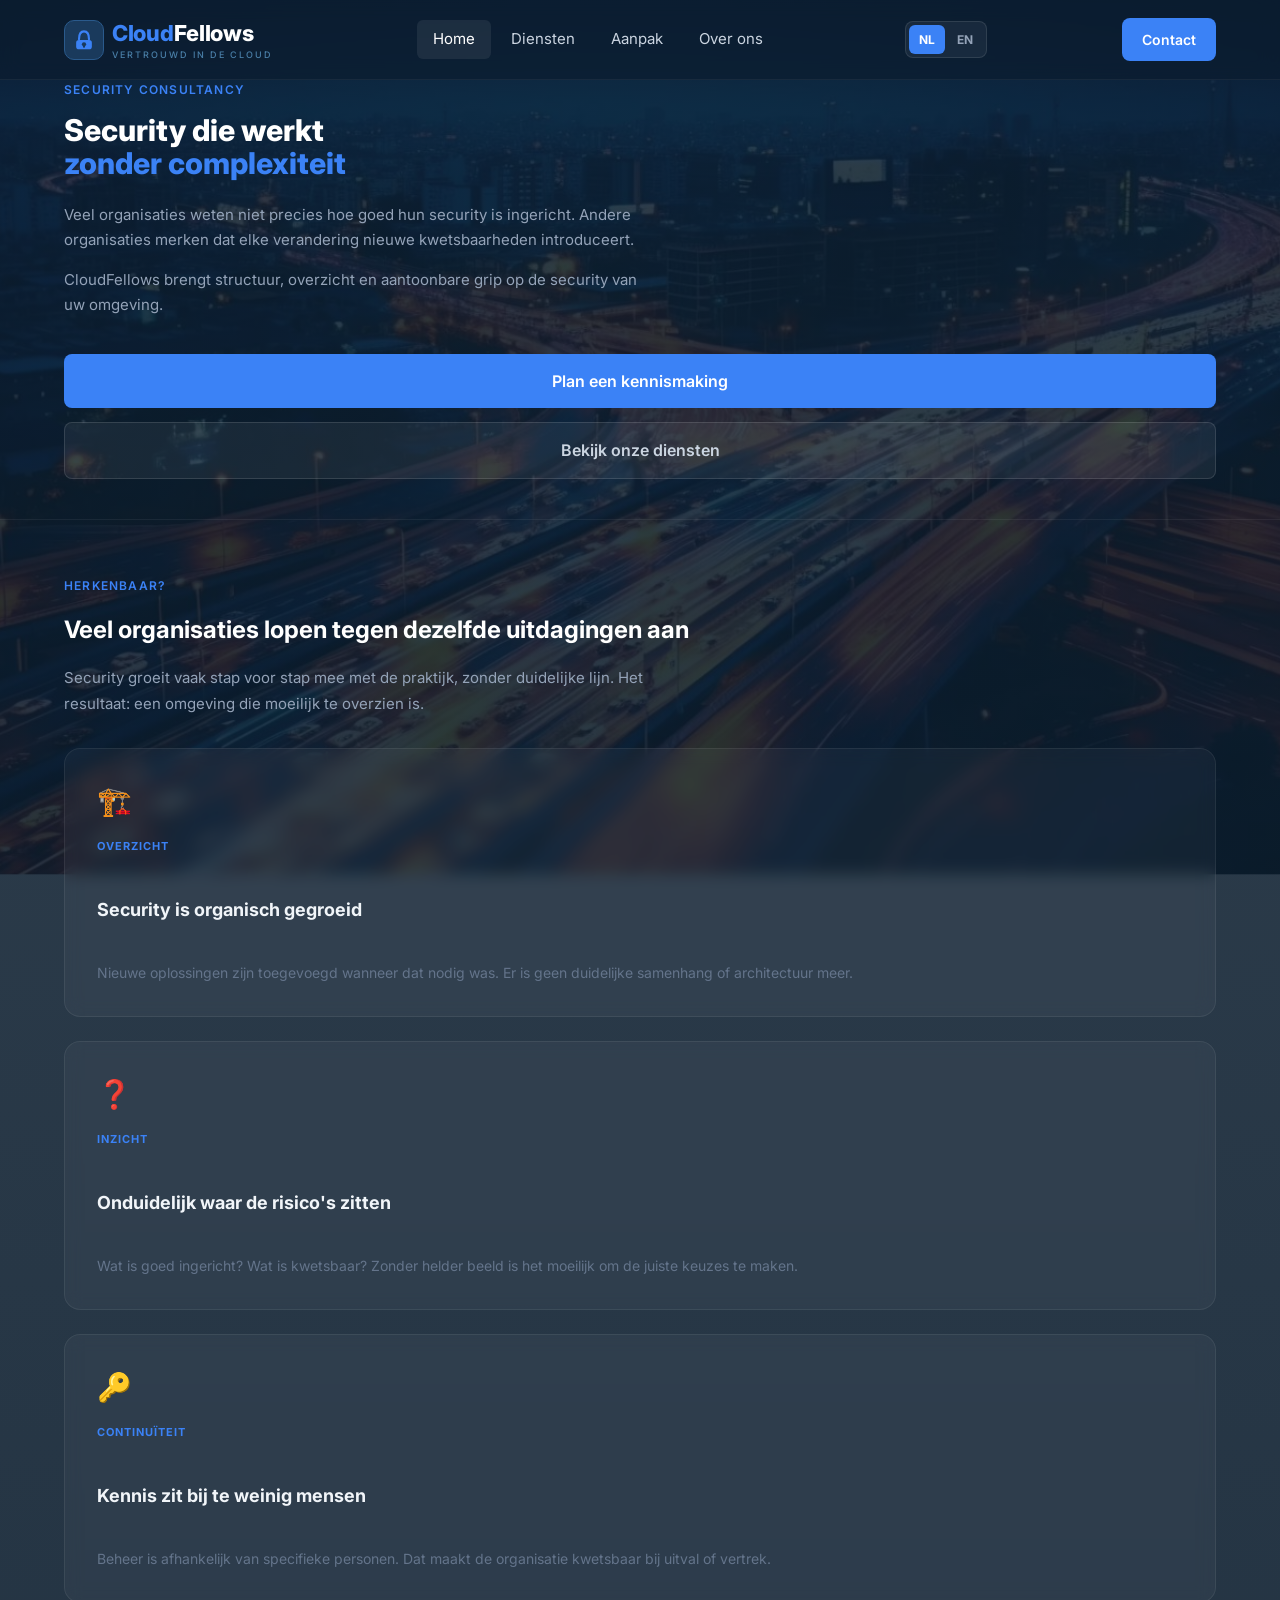
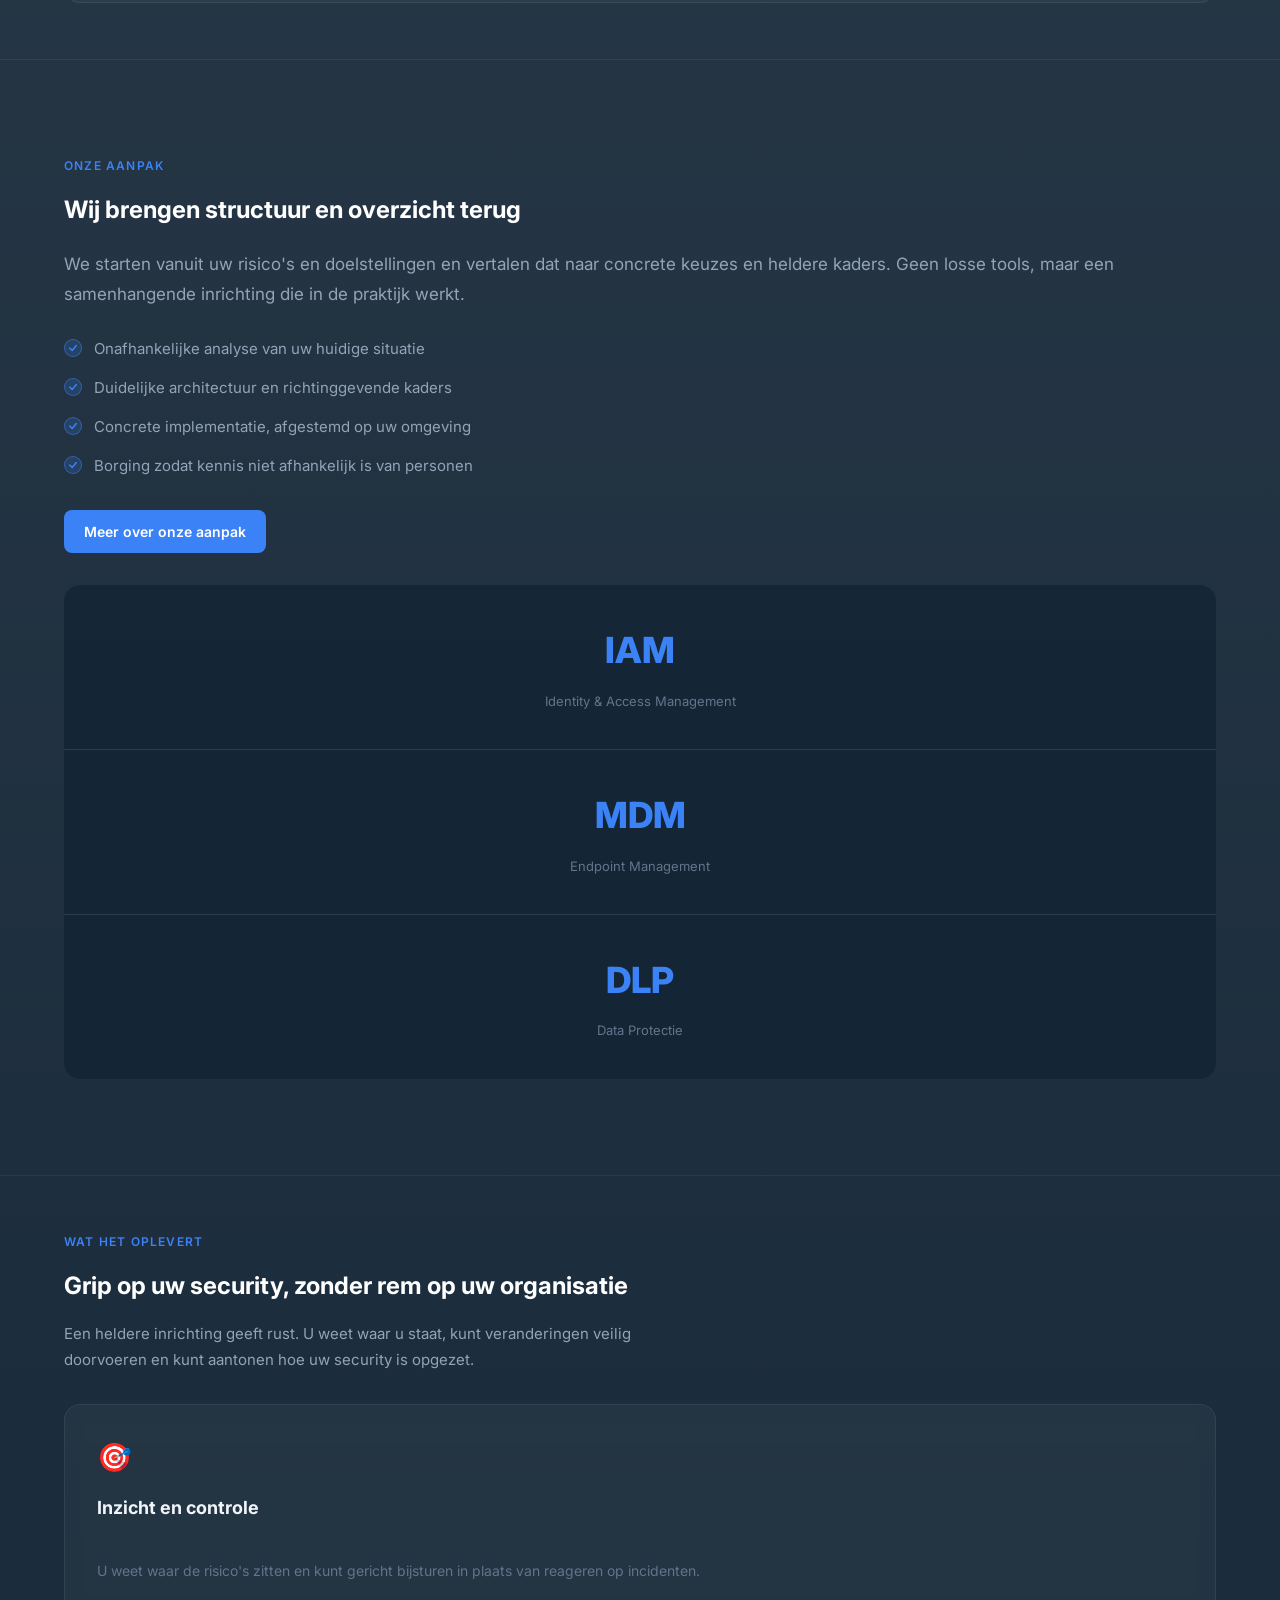
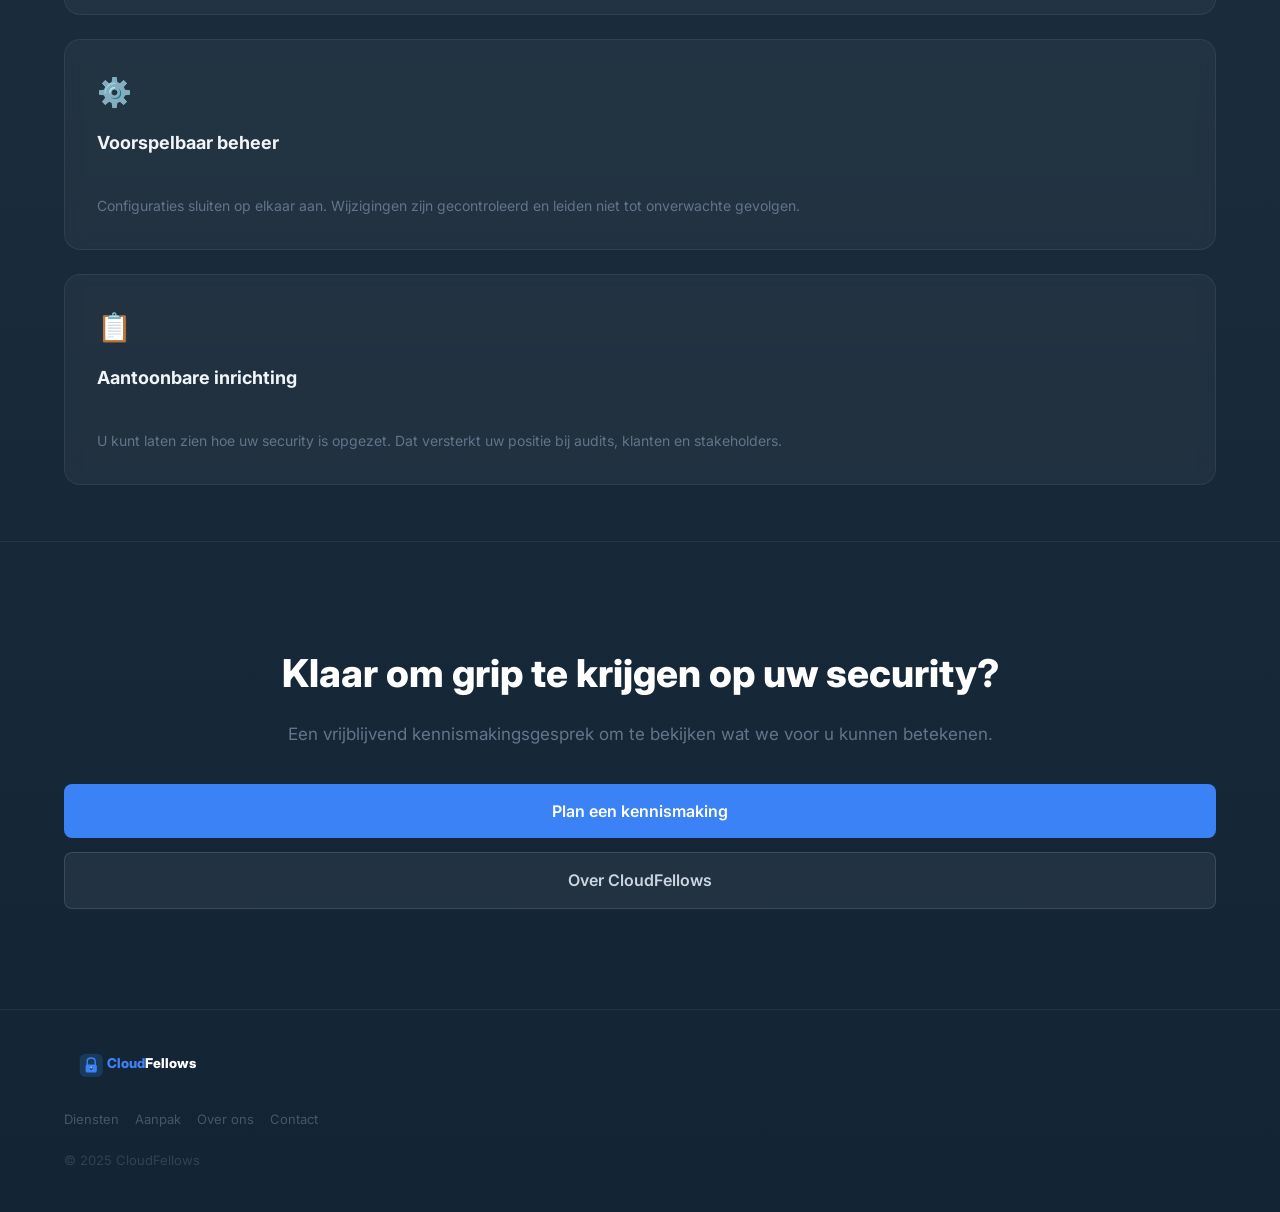
==== index.html @ fa3e4dca "Fix indentation in header div of index.html" ====
<!doctype html>
<html lang="nl">
<head>
<meta charset="utf-8">
<meta name="viewport" content="width=device-width,initial-scale=1">
<meta name="description" content="CloudFellows helpt organisaties om security overzichtelijk, beheersbaar en aantoonbaar in te richten.">
<title>CloudFellows Security Consultancy</title>
<link rel="stylesheet" href="style.css">
<link href="https://fonts.googleapis.com/css2?family=Inter:wght@400;600;700;800&display=swap" rel="stylesheet">
</head>
<body>

<header>
  <div class="wrap nav reveal"> 
    <a class="logo" href="index.html" style="display:inline-flex;align-items:center;gap:14px;text-decoration:none;"><div style="width:60px;height:60px;background:#1a3a5c;border:1px solid #2a5a8c;border-radius:14px;display:flex;align-items:center;justify-content:center;flex-shrink:0;"><svg width="28" height="30" viewBox="0 0 28 30" xmlns="http://www.w3.org/2000/svg"><path d="M7 14 Q7 3 14 3 Q21 3 21 14" fill="none" stroke="#3b82f6" stroke-width="3" stroke-linecap="round"/><rect x="3" y="15" width="22" height="13" rx="4" fill="#3b82f6"/><circle cx="14" cy="21" r="3" fill="#1a3a5c"/><rect x="12.5" y="22" width="3" height="4" rx="1.5" fill="#1a3a5c"/></svg></div><div style="display:flex;flex-direction:column;align-items:flex-start;"><svg width="180" height="28" viewBox="0 0 180 28" xmlns="http://www.w3.org/2000/svg">
  <text y="22" font-family="Inter,Arial,sans-serif" font-weight="800" font-size="22" letter-spacing="-0.3">
    <tspan fill="#3b82f6">Cloud</tspan><tspan fill="#ffffff">Fellows</tspan>
  </text>
</svg><svg width="160" height="14" viewBox="0 0 160 14" xmlns="http://www.w3.org/2000/svg">
  <text y="11" font-family="Inter,Arial,sans-serif" font-weight="500" font-size="9" letter-spacing="2" fill="#4a7fa8">VERTROUWD IN DE CLOUD</text>
</svg></div></a>
    <div class="menu">
      <a href="index.html" class="active">Home</a>
      <a href="diensten.html">Diensten</a>
      <a href="aanpak.html">Aanpak</a>
      <a href="over-ons.html">Over ons</a>
    </div>
    <div class="lang-switch" style="display:flex;align-items:center;gap:2px;background:rgba(255,255,255,0.06);border:1px solid rgba(255,255,255,0.1);border-radius:8px;padding:3px;margin-right:10px;">
      <a href="index.html" class="lang-btn" style="padding:5px 10px;border-radius:6px;font-size:12px;font-weight:700;cursor:pointer;text-decoration:none;background:#3b82f6;color:#fff;">NL</a>
      <a href="index-en.html" class="lang-btn" style="padding:5px 10px;border-radius:6px;font-size:12px;font-weight:700;cursor:pointer;text-decoration:none;background:transparent;color:#94a3b8;">EN</a>
    </div>
    <a class="btn" href="contact.html">Contact</a>
  </div>
</header>

<section class="hero">
  <div class="wrap">
    <div class="section-label reveal">Security Consultancy</div>
    <h1 class="reveal">Security die werkt<br><span>zonder complexiteit</span></h1>
    <p class="reveal">Veel organisaties weten niet precies hoe goed hun security is ingericht. Andere organisaties merken dat elke verandering nieuwe kwetsbaarheden introduceert.</p>
    <p class="reveal">CloudFellows brengt structuur, overzicht en aantoonbare grip op de security van uw omgeving.</p>
    <div class="hero-actions reveal">
      <a class="btn big" href="contact.html">Plan een kennismaking</a>
      <a class="btn-ghost big" href="diensten.html">Bekijk onze diensten</a>
    </div>
  </div>
</section>

<div class="divider"></div>

<section class="section">
  <div class="wrap">
    <div class="section-label reveal">Herkenbaar?</div>
    <h2 class="reveal">Veel organisaties lopen tegen dezelfde uitdagingen aan</h2>
    <p class="section-intro reveal">Security groeit vaak stap voor stap mee met de praktijk, zonder duidelijke lijn. Het resultaat: een omgeving die moeilijk te overzien is.</p>

    <div class="grid reveal">
      <div class="card">
        <span class="card-icon">🏗️</span>
        <div class="card-label">Overzicht</div>
        <div class="card-title">Security is organisch gegroeid</div>
        <div class="card-text">Nieuwe oplossingen zijn toegevoegd wanneer dat nodig was. Er is geen duidelijke samenhang of architectuur meer.</div>
      </div>
      <div class="card">
        <span class="card-icon">❓</span>
        <div class="card-label">Inzicht</div>
        <div class="card-title">Onduidelijk waar de risico's zitten</div>
        <div class="card-text">Wat is goed ingericht? Wat is kwetsbaar? Zonder helder beeld is het moeilijk om de juiste keuzes te maken.</div>
      </div>
      <div class="card">
        <span class="card-icon">🔑</span>
        <div class="card-label">Continuïteit</div>
        <div class="card-title">Kennis zit bij te weinig mensen</div>
        <div class="card-text">Beheer is afhankelijk van specifieke personen. Dat maakt de organisatie kwetsbaar bij uitval of vertrek.</div>
      </div>
    </div>
  </div>
</section>

<div class="divider"></div>

<section class="section">
  <div class="wrap">
    <div class="highlight-row">
      <div class="reveal">
        <div class="section-label">Onze aanpak</div>
        <h2>Wij brengen structuur en overzicht terug</h2>
        <p class="text">We starten vanuit uw risico's en doelstellingen en vertalen dat naar concrete keuzes en heldere kaders. Geen losse tools, maar een samenhangende inrichting die in de praktijk werkt.</p>
        <ul class="highlight-list">
          <li>Onafhankelijke analyse van uw huidige situatie</li>
          <li>Duidelijke architectuur en richtinggevende kaders</li>
          <li>Concrete implementatie, afgestemd op uw omgeving</li>
          <li>Borging zodat kennis niet afhankelijk is van personen</li>
        </ul>
        <div style="margin-top:32px;">
          <a class="btn" href="aanpak.html">Meer over onze aanpak</a>
        </div>
      </div>
      <div class="reveal">
        <div class="stat-grid">
          <div class="stat">
            <span class="stat-num">IAM</span>
            <span class="stat-label">Identity & Access Management</span>
          </div>
          <div class="stat">
            <span class="stat-num">MDM</span>
            <span class="stat-label">Endpoint Management</span>
          </div>
          <div class="stat">
            <span class="stat-num">DLP</span>
            <span class="stat-label">Data Protectie</span>
          </div>
        </div>
      </div>
    </div>
  </div>
</section>

<div class="divider"></div>

<section class="section">
  <div class="wrap">
    <div class="section-label reveal">Wat het oplevert</div>
    <h2 class="reveal">Grip op uw security, zonder rem op uw organisatie</h2>
    <p class="section-intro reveal">Een heldere inrichting geeft rust. U weet waar u staat, kunt veranderingen veilig doorvoeren en kunt aantonen hoe uw security is opgezet.</p>

    <div class="grid reveal">
      <div class="card">
        <span class="card-icon">🎯</span>
        <div class="card-title">Inzicht en controle</div>
        <div class="card-text">U weet waar de risico's zitten en kunt gericht bijsturen in plaats van reageren op incidenten.</div>
      </div>
      <div class="card">
        <span class="card-icon">⚙️</span>
        <div class="card-title">Voorspelbaar beheer</div>
        <div class="card-text">Configuraties sluiten op elkaar aan. Wijzigingen zijn gecontroleerd en leiden niet tot onverwachte gevolgen.</div>
      </div>
      <div class="card">
        <span class="card-icon">📋</span>
        <div class="card-title">Aantoonbare inrichting</div>
        <div class="card-text">U kunt laten zien hoe uw security is opgezet. Dat versterkt uw positie bij audits, klanten en stakeholders.</div>
      </div>
    </div>
  </div>
</section>

<div class="divider"></div>

<section class="cta">
  <div class="wrap reveal">
    <h2>Klaar om grip te krijgen op uw security?</h2>
    <p>Een vrijblijvend kennismakingsgesprek om te bekijken wat we voor u kunnen betekenen.</p>
    <div class="cta-actions">
      <a class="btn big" href="contact.html">Plan een kennismaking</a>
      <a class="btn-ghost big" href="over-ons.html">Over CloudFellows</a>
    </div>
  </div>
</section>

<footer>
  <div class="wrap">
    <div class="footer-inner">
      <span class="footer-logo"><svg width="160" height="32" viewBox="0 0 320 80" xmlns="http://www.w3.org/2000/svg"><rect x="0" y="10" width="56" height="56" rx="13" fill="#1a3a5c" stroke="#2a5a8c" stroke-width="0.5"/><rect x="14" y="36" width="28" height="20" rx="4" fill="#3b82f6"/><path d="M18 36 L18 28 Q18 20 28 20 Q38 20 38 28 L38 36" fill="none" stroke="#3b82f6" stroke-width="3.5" stroke-linecap="round"/><rect x="25" y="42" width="6" height="8" rx="3" fill="#1a3a5c"/><circle cx="28" cy="44" r="2.5" fill="#93c5fd"/><text y="46" font-family="Inter,sans-serif" font-weight="800" font-size="34" x="68"><tspan fill="#3b82f6">Cloud</tspan><tspan fill="#ffffff">Fellows</tspan></text></svg></span>
      <div class="footer-links">
        <a href="diensten.html">Diensten</a>
        <a href="aanpak.html">Aanpak</a>
        <a href="over-ons.html">Over ons</a>
        <a href="contact.html">Contact</a>
      </div>
      <span class="footer-copy">© 2025 CloudFellows</span>
    </div>
  </div>
</footer>

<script>
const obs = new IntersectionObserver(entries => {
  entries.forEach(e => { if(e.isIntersecting) e.target.classList.add('active'); });
}, { threshold: 0.12 });
document.querySelectorAll('.reveal').forEach(el => obs.observe(el));
</script>
<a href="contact.html" class="mobile-contact-btn" style="display:none;">Contact</a>
</body>
</html>
---- style.css ----
/* ─── RESET ─────────────────────────────────────────────── */
*, *::before, *::after {
  margin: 0; padding: 0; box-sizing: border-box;
}

/* ─── BASE ───────────────────────────────────────────────── */
body {
  font-family: 'Inter', sans-serif;
  color: #fff;
  line-height: 1.65;
  -webkit-font-smoothing: antialiased;
  background:
    linear-gradient(rgba(11,29,46,0.85), rgba(11,29,46,0.97)),
    url('highway.webp') center/cover fixed;
  min-height: 100vh;
}

/* ─── LAYOUT ─────────────────────────────────────────────── */
.wrap {
  width: 90%;
  max-width: 1200px;
  margin: 0 auto;
}

/* ─── HEADER ─────────────────────────────────────────────── */
header {
  position: fixed;
  width: 100%;
  top: 0;
  z-index: 1000;
  background: rgba(11,29,46,0.65);
  backdrop-filter: blur(10px);
  border-bottom: 1px solid rgba(255,255,255,0.05);
}

.nav {
  display: flex;
  justify-content: space-between;
  align-items: center;
  padding: 18px 0;
}

.logo {
  text-decoration: none;
  display: flex;
  align-items: center;
}

.menu {
  display: flex;
  align-items: center;
  gap: 4px;
}

.menu a {
  padding: 7px 16px;
  color: #cbd5e1;
  text-decoration: none;
  font-size: 15px;
  border-radius: 6px;
  transition: all 0.2s;
}

.menu a:hover,
.menu a.active {
  color: #fff;
  background: rgba(255,255,255,0.07);
}

/* ─── BUTTONS ────────────────────────────────────────────── */
.btn {
  background: #3b82f6;
  padding: 10px 20px;
  border-radius: 8px;
  text-decoration: none;
  color: #fff;
  font-size: 14px;
  font-weight: 600;
  transition: all 0.25s ease;
  display: inline-block;
  border: none;
  cursor: pointer;
  font-family: inherit;
}

.btn:hover {
  background: #2563eb;
  transform: translateY(-2px);
  box-shadow: 0 8px 24px rgba(59,130,246,0.3);
}

.btn.big {
  padding: 14px 28px;
  font-size: 16px;
}

.btn-ghost {
  background: rgba(255,255,255,0.06);
  border: 1px solid rgba(255,255,255,0.12);
  padding: 10px 20px;
  border-radius: 8px;
  text-decoration: none;
  color: #cbd5e1;
  font-size: 14px;
  font-weight: 600;
  transition: all 0.25s;
  display: inline-block;
}

.btn-ghost:hover {
  background: rgba(255,255,255,0.10);
  color: #fff;
  transform: translateY(-2px);
}

.btn-ghost.big {
  padding: 14px 28px;
  font-size: 16px;
}

/* ─── HERO ───────────────────────────────────────────────── */
.hero {
  min-height: 75vh;
  display: flex;
  align-items: center;
  padding-top: 120px;
  padding-bottom: 80px;
}

.hero h1 {
  font-size: clamp(36px, 5vw, 56px);
  font-weight: 800;
  line-height: 1.12;
  margin-bottom: 22px;
  max-width: 700px;
}

.hero h1 span { color: #3b82f6; }

.hero p {
  color: #94a3b8;
  margin-bottom: 16px;
  max-width: 580px;
  font-size: 17px;
}

.hero-actions {
  display: flex;
  gap: 14px;
  flex-wrap: wrap;
  margin-top: 36px;
}

/* ─── PAGE HERO (subpages) ───────────────────────────────── */
.page-hero {
  padding: 160px 0 80px;
}

.page-hero h1 {
  font-size: clamp(32px, 4vw, 48px);
  font-weight: 800;
  margin-bottom: 16px;
}

.page-hero p {
  color: #94a3b8;
  font-size: 17px;
  max-width: 560px;
}

/* ─── SECTIONS ───────────────────────────────────────────── */
.section {
  padding: 100px 0;
}

.section-label {
  font-size: 12px;
  font-weight: 600;
  letter-spacing: 1.2px;
  text-transform: uppercase;
  color: #3b82f6;
  margin-bottom: 14px;
}

.section h2 {
  font-size: clamp(26px, 3vw, 36px);
  font-weight: 700;
  margin-bottom: 16px;
}

.section-intro {
  color: #94a3b8;
  font-size: 17px;
  max-width: 600px;
  margin-bottom: 56px;
  line-height: 1.7;
}

/* ─── TEXT BLOCK ─────────────────────────────────────────── */
.text-block {
  max-width: 680px;
  margin-bottom: 56px;
}

.text {
  color: #94a3b8;
  margin-bottom: 18px;
  font-size: 17px;
  line-height: 1.75;
}

/* ─── GRIDS ──────────────────────────────────────────────── */
.grid {
  display: grid;
  grid-template-columns: repeat(auto-fit, minmax(260px, 1fr));
  gap: 24px;
}

.grid2 {
  display: grid;
  grid-template-columns: repeat(auto-fit, minmax(300px, 1fr));
  gap: 24px;
}

.grid4 {
  display: grid;
  grid-template-columns: repeat(auto-fit, minmax(220px, 1fr));
  gap: 24px;
}

/* ─── CARDS ──────────────────────────────────────────────── */
.card {
  background: rgba(255,255,255,0.04);
  border: 1px solid rgba(255,255,255,0.07);
  border-radius: 16px;
  padding: 32px;
  backdrop-filter: blur(8px);
  transition: all 0.3s ease;
  position: relative;
  overflow: hidden;
}

.card::before {
  content: "";
  position: absolute;
  inset: 0;
  background: radial-gradient(circle at top left, rgba(59,130,246,0.12), transparent 65%);
  opacity: 0;
  transition: opacity 0.4s;
}

.card:hover::before { opacity: 1; }

.card:hover {
  transform: translateY(-5px);
  border-color: rgba(59,130,246,0.25);
  box-shadow: 0 20px 50px rgba(0,0,0,0.25);
}

.card-icon {
  font-size: 28px;
  margin-bottom: 16px;
  display: block;
  height: 40px;
  line-height: 40px;
}

.card-label {
  font-size: 11px;
  font-weight: 700;
  letter-spacing: 1px;
  text-transform: uppercase;
  color: #3b82f6;
  margin-bottom: 10px;
  min-height: 48px;
  display: flex;
  align-items: flex-start;
}

.card-title {
  font-size: 18px;
  font-weight: 700;
  margin-bottom: 10px;
  color: #f1f5f9;
  min-height: 56px;
  display: flex;
  align-items: flex-start;
}

.card-title {
  font-size: 18px;
  font-weight: 700;
  margin-bottom: 10px;
  color: #f1f5f9;
}

.card-text {
  font-size: 14px;
  color: #64748b;
  line-height: 1.65;
}

/* ─── NUMBERED STEPS ─────────────────────────────────────── */
.steps {
  display: grid;
  grid-template-columns: repeat(auto-fit, minmax(240px, 1fr));
  gap: 0;
  position: relative;
}

.step {
  padding: 36px 32px;
  position: relative;
  border-left: 1px solid rgba(255,255,255,0.06);
}

.step:first-child { border-left: none; }

.step-num {
  font-size: 48px;
  font-weight: 800;
  color: rgba(59,130,246,0.15);
  line-height: 1;
  margin-bottom: 12px;
  display: block;
}

.step-title {
  font-size: 16px;
  font-weight: 700;
  margin-bottom: 8px;
  color: #e2e8f0;
}

.step-text {
  font-size: 14px;
  color: #64748b;
  line-height: 1.65;
}

/* ─── HIGHLIGHT ROW ──────────────────────────────────────── */
.highlight-row {
  display: grid;
  grid-template-columns: 1fr 1fr;
  gap: 60px;
  align-items: center;
  padding: 80px 0;
}

@media (max-width: 768px) {
  .highlight-row { grid-template-columns: 1fr; gap: 40px; }
}

.highlight-row h2 { margin-bottom: 20px; }

.highlight-list {
  list-style: none;
  display: flex;
  flex-direction: column;
  gap: 14px;
  margin-top: 28px;
}

.highlight-list li {
  display: flex;
  gap: 12px;
  align-items: flex-start;
  font-size: 15px;
  color: #94a3b8;
}

.highlight-list li::before {
  content: "";
  width: 18px;
  height: 18px;
  min-width: 18px;
  background: rgba(59,130,246,0.2);
  border-radius: 50%;
  border: 1px solid rgba(59,130,246,0.5);
  display: flex;
  align-items: center;
  justify-content: center;
  margin-top: 2px;
  background-image: url("data:image/svg+xml,%3Csvg xmlns='http://www.w3.org/2000/svg' viewBox='0 0 12 12'%3E%3Cpolyline points='2,6 5,9 10,3' fill='none' stroke='%233b82f6' stroke-width='1.8' stroke-linecap='round' stroke-linejoin='round'/%3E%3C/svg%3E");
  background-repeat: no-repeat;
  background-position: center;
  background-size: 10px;
}

/* ─── STAT BOXES ─────────────────────────────────────────── */
.stat-grid {
  display: grid;
  grid-template-columns: repeat(3, 1fr);
  gap: 1px;
  background: rgba(255,255,255,0.06);
  border-radius: 16px;
  overflow: hidden;
}

.stat {
  background: rgba(11,29,46,0.7);
  padding: 36px 28px;
  text-align: center;
}

.stat-num {
  font-size: 36px;
  font-weight: 800;
  color: #3b82f6;
  display: block;
  margin-bottom: 6px;
}

.stat-label {
  font-size: 13px;
  color: #64748b;
}

/* ─── DIVIDER ────────────────────────────────────────────── */
.divider {
  height: 1px;
  background: rgba(255,255,255,0.06);
  margin: 0;
}

/* ─── CTA SECTION ────────────────────────────────────────── */
.cta {
  padding: 100px 0;
  text-align: center;
}

.cta h2 {
  font-size: clamp(26px, 3vw, 40px);
  font-weight: 800;
  margin-bottom: 14px;
}

.cta p {
  color: #64748b;
  font-size: 17px;
  margin-bottom: 36px;
}

.cta-actions {
  display: flex;
  gap: 14px;
  justify-content: center;
  flex-wrap: wrap;
}

/* ─── FORM ───────────────────────────────────────────────── */
.form-wrap {
  max-width: 560px;
}

.form-group {
  margin-bottom: 18px;
}

.form-group label {
  display: block;
  font-size: 13px;
  font-weight: 600;
  color: #94a3b8;
  margin-bottom: 7px;
  letter-spacing: 0.3px;
}

.form-group input,
.form-group textarea,
.form-group select {
  width: 100%;
  background: rgba(255,255,255,0.05);
  border: 1px solid rgba(255,255,255,0.1);
  border-radius: 10px;
  padding: 13px 16px;
  color: #fff;
  font-size: 15px;
  font-family: inherit;
  transition: border-color 0.2s, box-shadow 0.2s;
  outline: none;
  -webkit-appearance: none;
}

.form-group input::placeholder,
.form-group textarea::placeholder {
  color: #334155;
}

.form-group input:focus,
.form-group textarea:focus {
  border-color: rgba(59,130,246,0.5);
  box-shadow: 0 0 0 3px rgba(59,130,246,0.08);
  background: rgba(255,255,255,0.07);
}

.form-group textarea {
  resize: vertical;
  min-height: 130px;
}

.form-row {
  display: grid;
  grid-template-columns: 1fr 1fr;
  gap: 16px;
}

@media (max-width: 500px) {
  .form-row { grid-template-columns: 1fr; }
}

/* ─── FOOTER ─────────────────────────────────────────────── */
footer {
  border-top: 1px solid rgba(255,255,255,0.06);
  padding: 40px 0;
}

.footer-inner {
  display: flex;
  justify-content: space-between;
  align-items: center;
  flex-wrap: wrap;
  gap: 16px;
}

.footer-logo {
  font-weight: 700;
  font-size: 16px;
  color: #fff;
}

.footer-links {
  display: flex;
  gap: 24px;
}

.footer-links a {
  font-size: 13px;
  color: #475569;
  text-decoration: none;
  transition: color 0.2s;
}

.footer-links a:hover { color: #94a3b8; }

.footer-copy {
  font-size: 13px;
  color: #334155;
}

/* ─── SCROLL REVEAL ──────────────────────────────────────── */
.reveal {
  opacity: 0;
  transform: translateY(32px);
  transition: opacity 0.75s ease, transform 0.75s ease;
}

.reveal.active {
  opacity: 1;
  transform: translateY(0);
}

/* Force logo text colors on all browsers */
.logo span[style*="color:#ffffff"],
.logo span[style*="color: #ffffff"] {
  color: #ffffff !important;
  -webkit-text-fill-color: #ffffff !important;
}
.logo span[style*="color:#3b82f6"],
.logo span[style*="color: #3b82f6"] {
  color: #3b82f6 !important;
  -webkit-text-fill-color: #3b82f6 !important;
}
.logo a, .logo span {
  color: #ffffff !important;
}
@media (max-width: 768px) {
  .menu { display: none; }

  /* Hide Contact button in nav on mobile */
  .nav > .btn { display: none; }

  .nav {
    padding: 12px 0;
    gap: 8px;
  }

  /* Compact lang switch on mobile */
  .lang-switch {
    margin-right: 0 !important;
  }
  .lang-switch a.lang-btn {
    padding: 5px 10px !important;
    font-size: 12px !important;
  }

  /* Floating contact button bottom right */
  .mobile-contact-btn {
    display: flex !important;
    position: fixed;
    bottom: 24px;
    right: 20px;
    z-index: 999;
    background: #3b82f6;
    color: #fff;
    padding: 12px 22px;
    border-radius: 50px;
    font-family: Inter, sans-serif;
    font-size: 14px;
    font-weight: 700;
    text-decoration: none;
    box-shadow: 0 4px 20px rgba(59,130,246,0.5);
  }
}

  /* Shrink logo on mobile */
  .logo {
    gap: 8px !important;
  }
  .logo > div:first-child {
    width: 40px !important;
    height: 40px !important;
    border-radius: 10px !important;
    flex-shrink: 0 !important;
  }
  .logo > div:first-child svg {
    width: 20px !important;
    height: 22px !important;
  }
  .logo > div:last-child span:first-child {
    font-size: 16px !important;
  }
  .logo > div:last-child span:last-child {
    font-size: 8px !important;
    letter-spacing: 1.5px !important;
    margin-top: 3px !important;
    display: none !important;
  }

  /* Hero */
  .hero {
    padding-top: 80px;
    padding-bottom: 40px;
    min-height: auto;
  }
  .hero h1 { font-size: 30px; }
  .hero p { font-size: 15px; }
  .hero-actions {
    flex-direction: column;
    align-items: stretch;
  }
  .hero-actions a {
    text-align: center;
  }

  /* Sections */
  .section { padding: 56px 0; }
  .section h2 { font-size: 24px; }
  .section-intro { font-size: 15px; margin-bottom: 32px; }

  /* Grids single column */
  .grid,
  .grid2,
  .grid4 { grid-template-columns: 1fr; }

  /* Highlight row */
  .highlight-row {
    grid-template-columns: 1fr;
    gap: 32px;
    padding: 40px 0;
  }

  /* Steps */
  .steps { grid-template-columns: 1fr; }
  .step { border-left: none; border-top: 1px solid rgba(255,255,255,0.06); }
  .step:first-child { border-top: none; }

  /* Stats */
  .stat-grid { grid-template-columns: 1fr; }

  /* Page hero */
  .page-hero { padding: 90px 0 36px; }
  .page-hero h1 { font-size: 28px; }

  /* CTA */
  .cta-actions {
    flex-direction: column;
    align-items: stretch;
  }
  .cta-actions a { text-align: center; }

  /* Footer */
  .footer-inner { flex-direction: column; align-items: flex-start; gap: 20px; }
  .footer-links { flex-wrap: wrap; gap: 16px; }
}
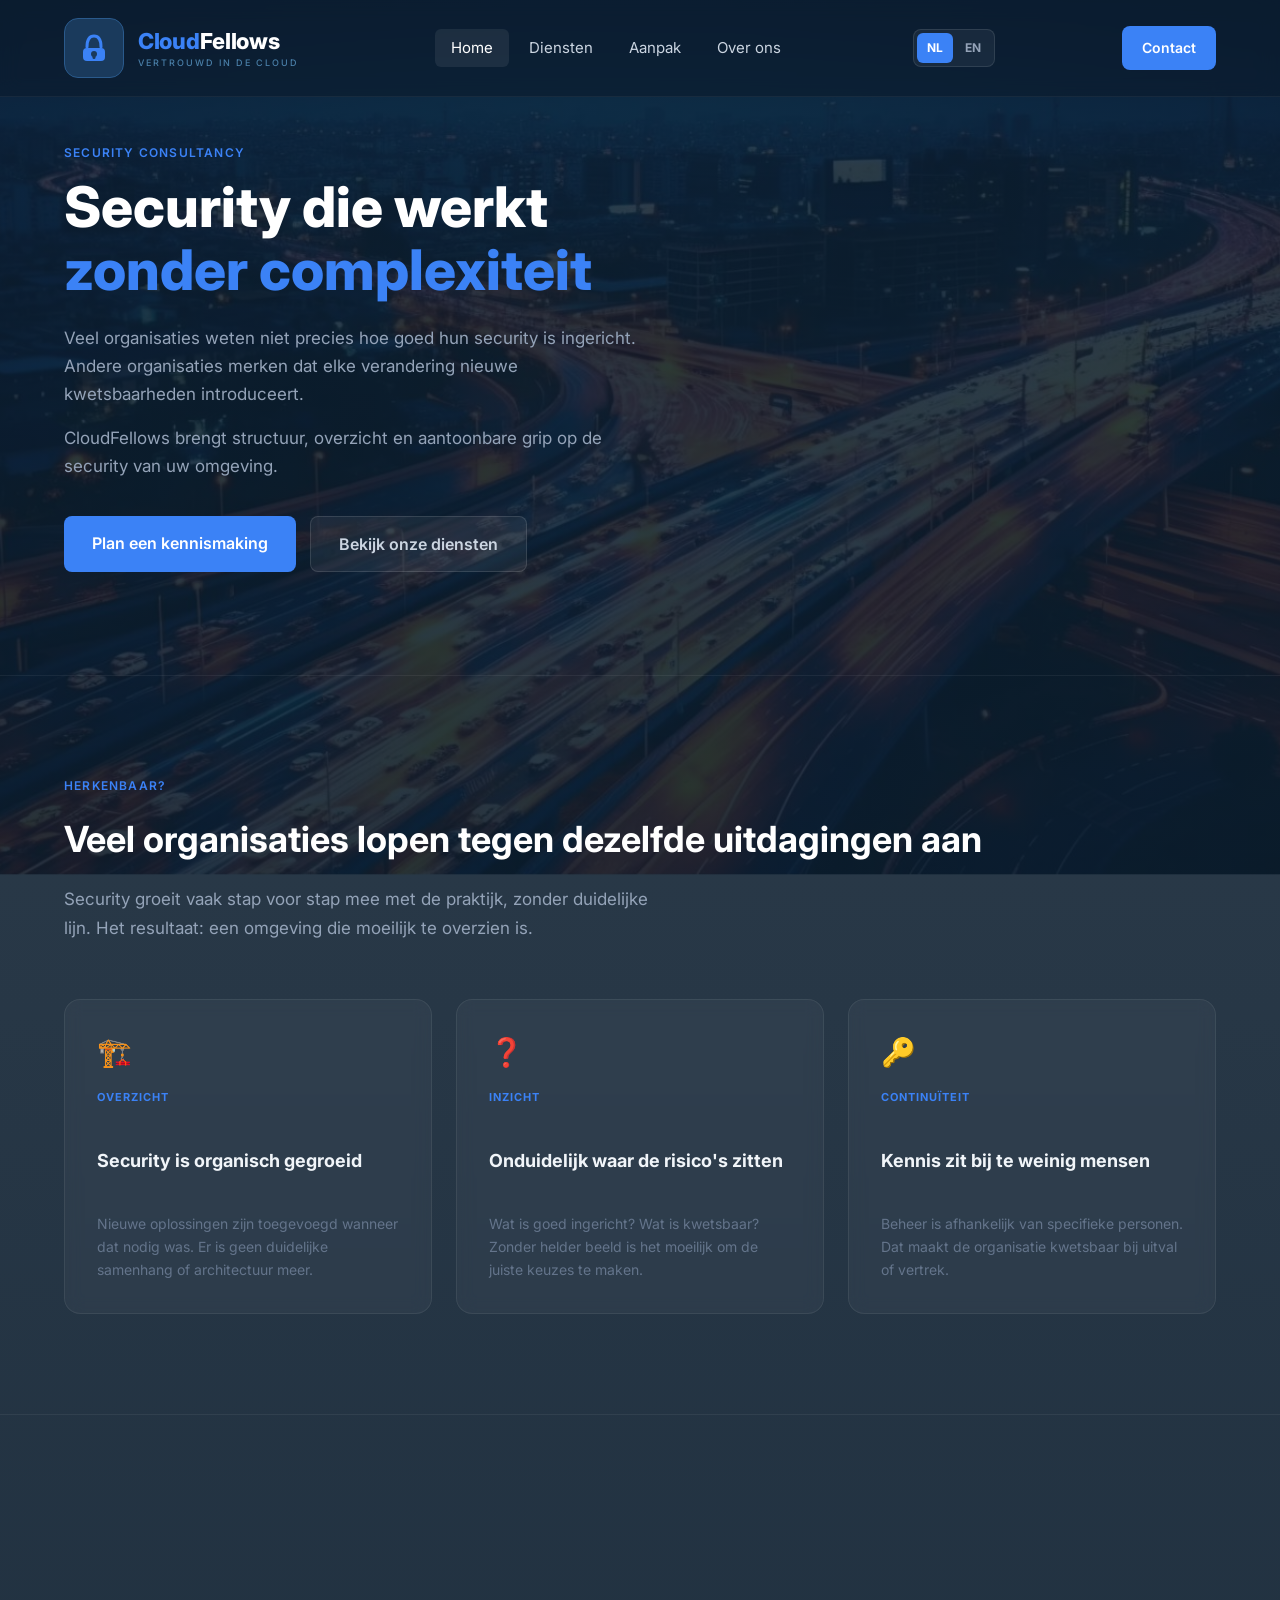
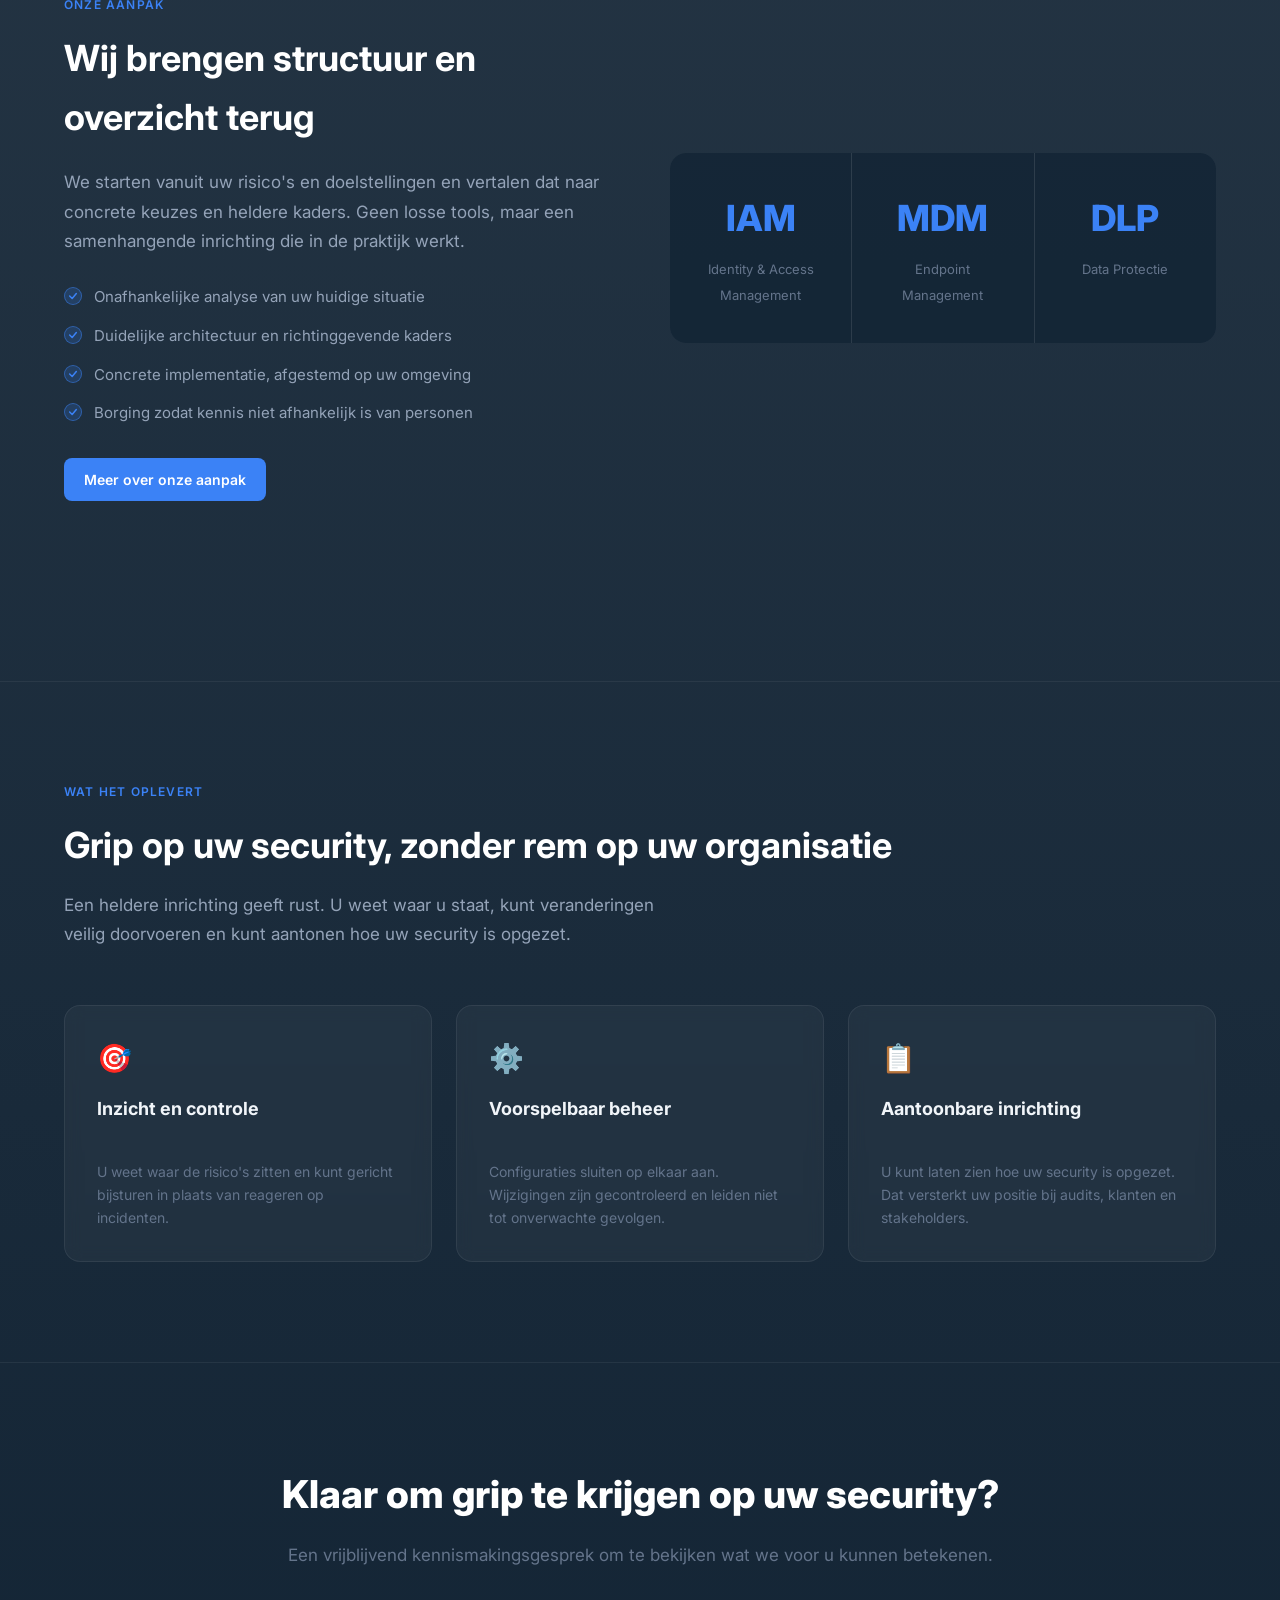
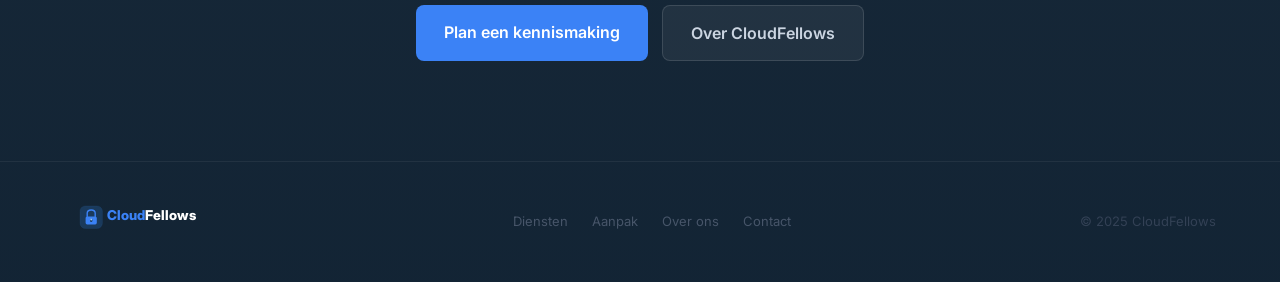
==== commit ef328423: "rollback" ====
--- a/index.html
+++ b/index.html
@@ -11,7 +11,7 @@
 <body>
 
 <header>
-  <div class="wrap nav reveal"> 
+  <div class="wrap nav reveal">
     <a class="logo" href="index.html" style="display:inline-flex;align-items:center;gap:14px;text-decoration:none;"><div style="width:60px;height:60px;background:#1a3a5c;border:1px solid #2a5a8c;border-radius:14px;display:flex;align-items:center;justify-content:center;flex-shrink:0;"><svg width="28" height="30" viewBox="0 0 28 30" xmlns="http://www.w3.org/2000/svg"><path d="M7 14 Q7 3 14 3 Q21 3 21 14" fill="none" stroke="#3b82f6" stroke-width="3" stroke-linecap="round"/><rect x="3" y="15" width="22" height="13" rx="4" fill="#3b82f6"/><circle cx="14" cy="21" r="3" fill="#1a3a5c"/><rect x="12.5" y="22" width="3" height="4" rx="1.5" fill="#1a3a5c"/></svg></div><div style="display:flex;flex-direction:column;align-items:flex-start;"><svg width="180" height="28" viewBox="0 0 180 28" xmlns="http://www.w3.org/2000/svg">
   <text y="22" font-family="Inter,Arial,sans-serif" font-weight="800" font-size="22" letter-spacing="-0.3">
     <tspan fill="#3b82f6">Cloud</tspan><tspan fill="#ffffff">Fellows</tspan>
@@ -178,6 +178,5 @@
 }, { threshold: 0.12 });
 document.querySelectorAll('.reveal').forEach(el => obs.observe(el));
 </script>
-<a href="contact.html" class="mobile-contact-btn" style="display:none;">Contact</a>
 </body>
 </html>
--- a/style.css
+++ b/style.css
@@ -577,41 +577,18 @@
 @media (max-width: 768px) {
   .menu { display: none; }
 
-  /* Hide Contact button in nav on mobile */
-  .nav > .btn { display: none; }
-
   .nav {
     padding: 12px 0;
-    gap: 8px;
   }
 
   /* Compact lang switch on mobile */
   .lang-switch {
-    margin-right: 0 !important;
+    margin-right: 6px !important;
   }
   .lang-switch a.lang-btn {
-    padding: 5px 10px !important;
-    font-size: 12px !important;
-  }
-
-  /* Floating contact button bottom right */
-  .mobile-contact-btn {
-    display: flex !important;
-    position: fixed;
-    bottom: 24px;
-    right: 20px;
-    z-index: 999;
-    background: #3b82f6;
-    color: #fff;
-    padding: 12px 22px;
-    border-radius: 50px;
-    font-family: Inter, sans-serif;
-    font-size: 14px;
-    font-weight: 700;
-    text-decoration: none;
-    box-shadow: 0 4px 20px rgba(59,130,246,0.5);
-  }
-}
+    padding: 4px 8px !important;
+    font-size: 11px !important;
+  }
 
   /* Shrink logo on mobile */
   .logo {
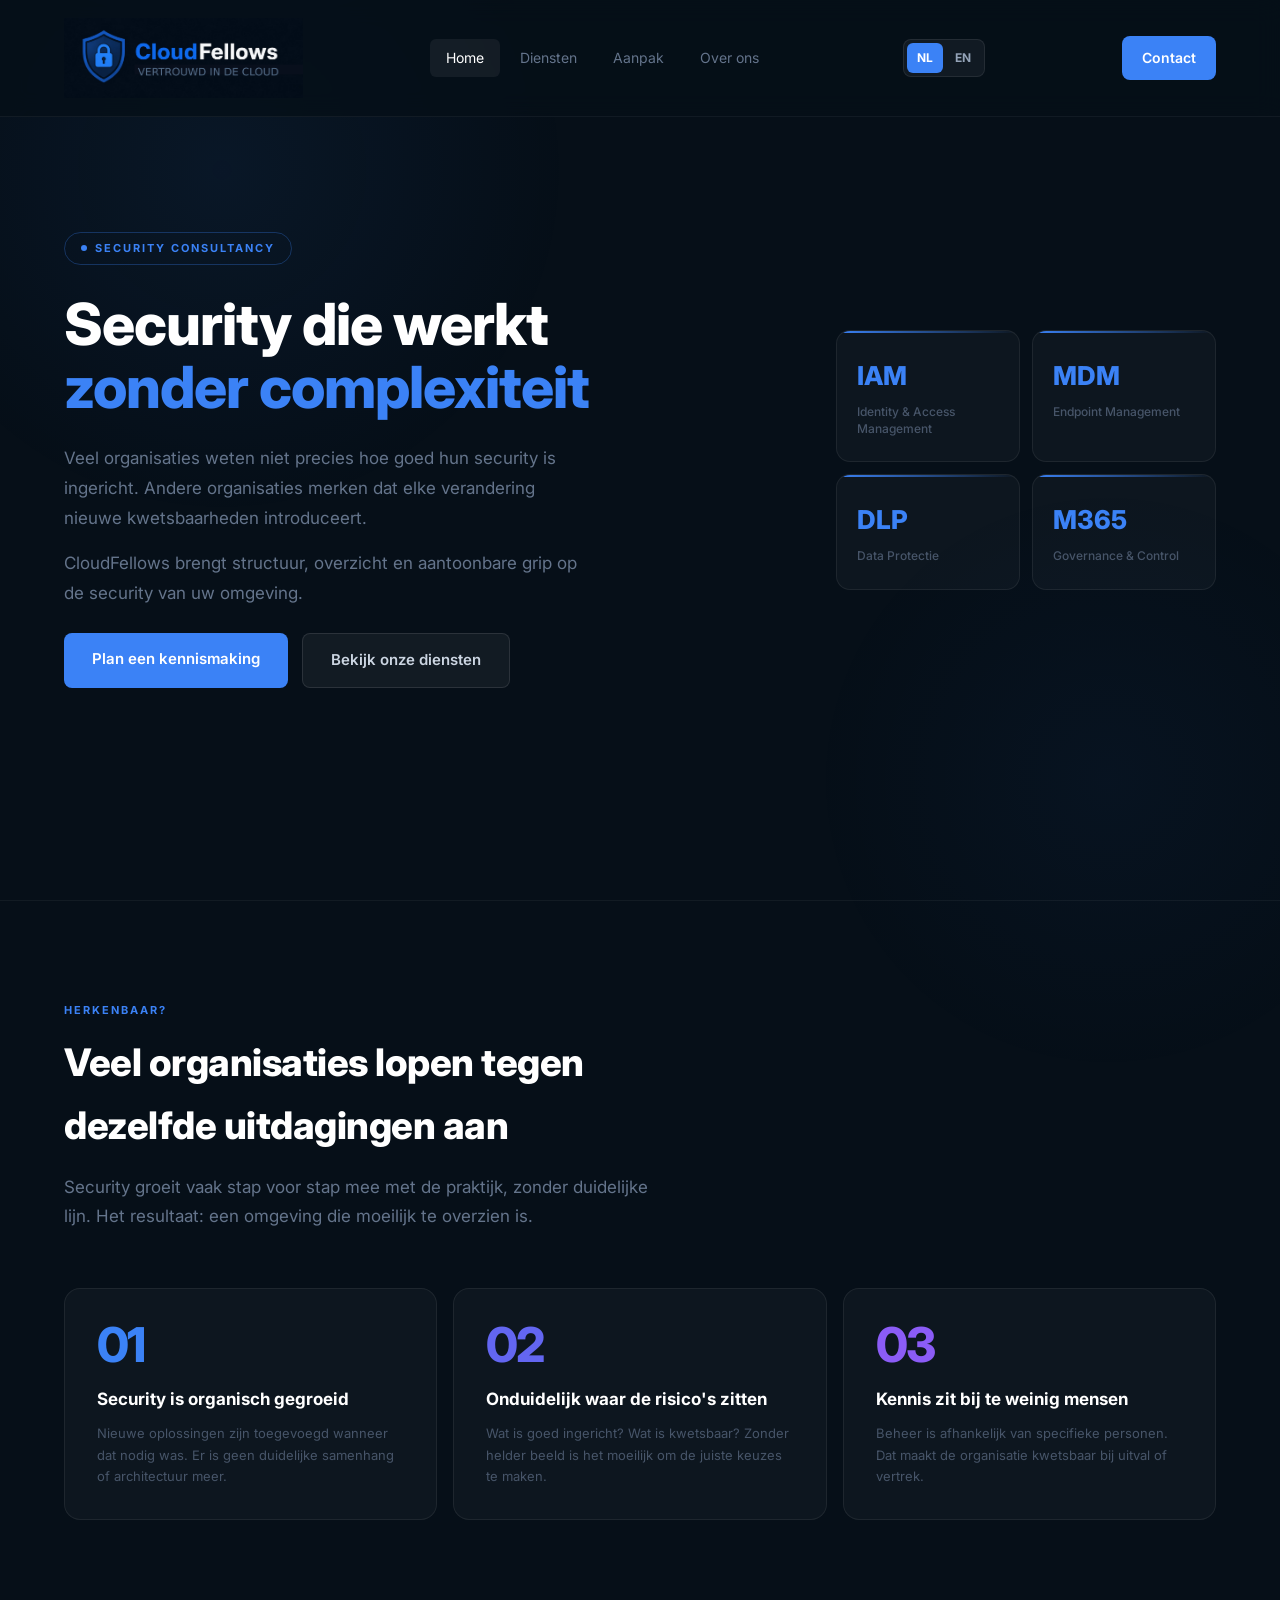
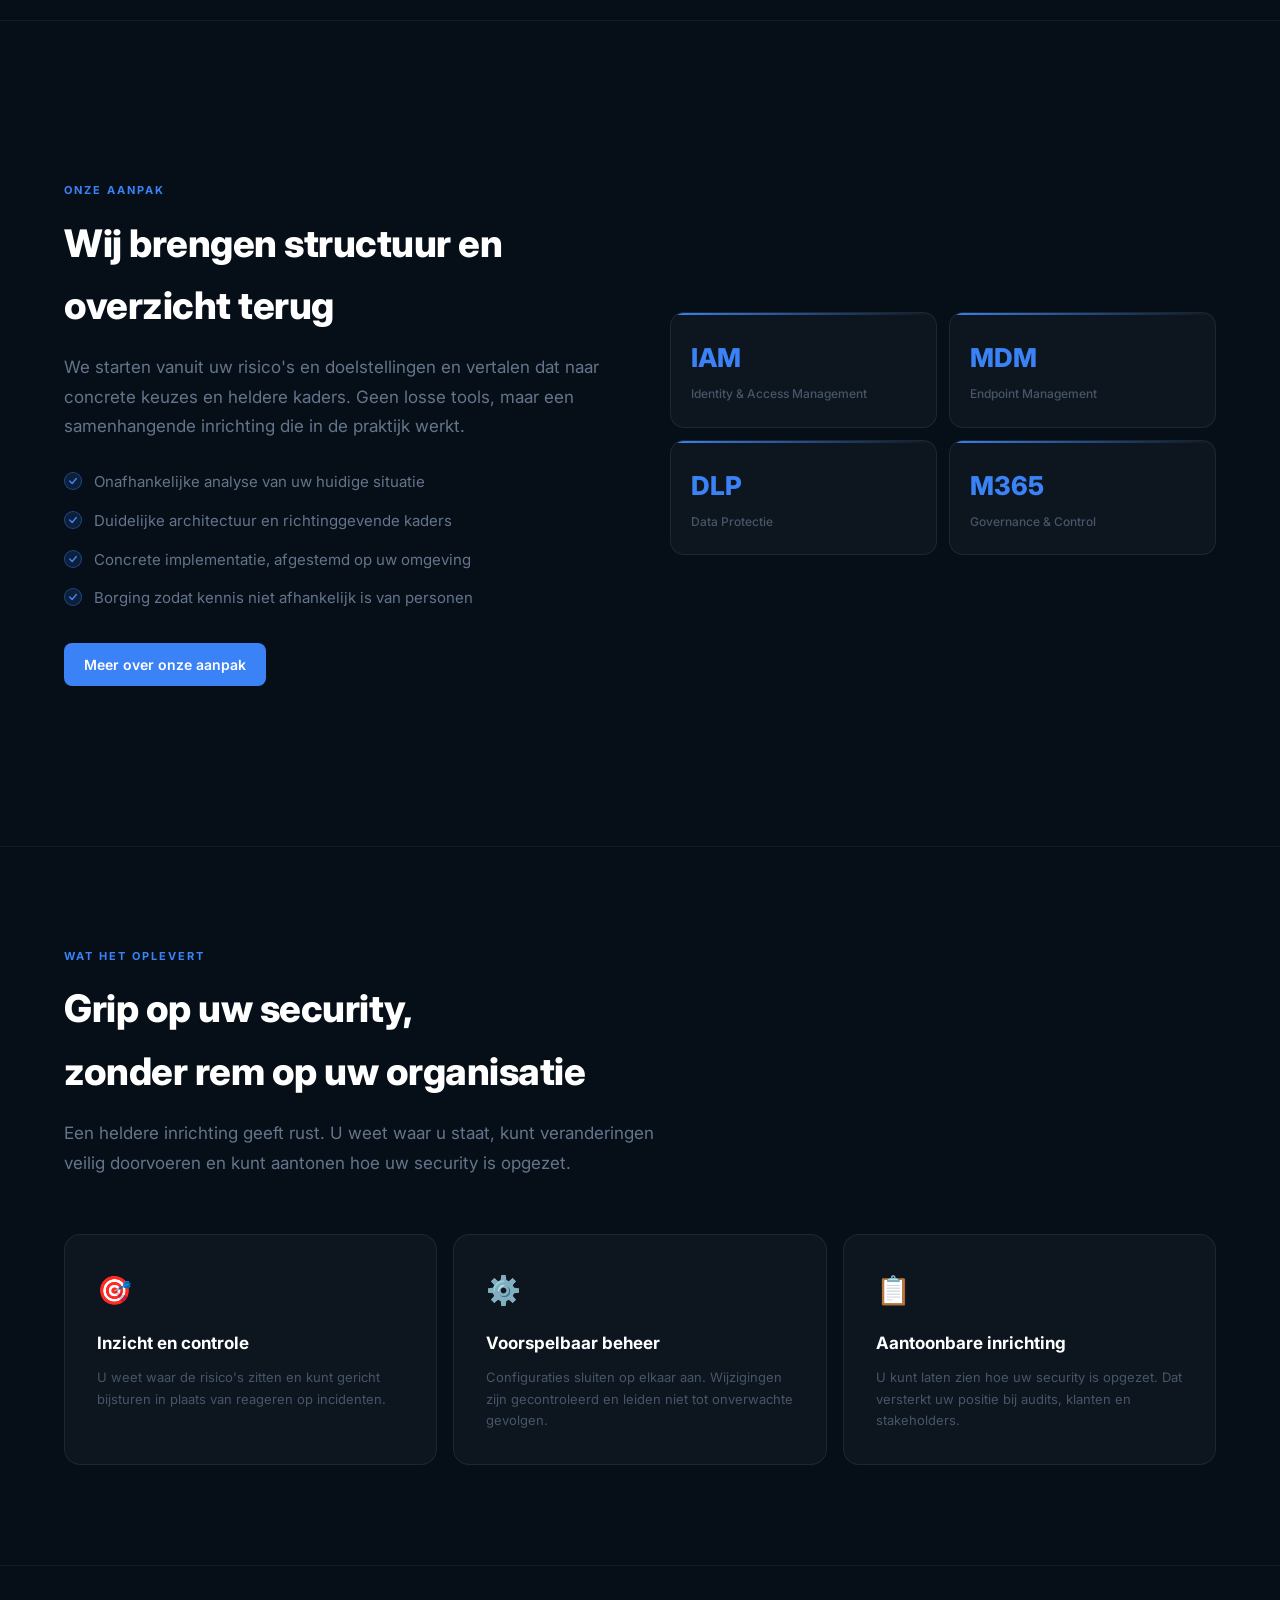
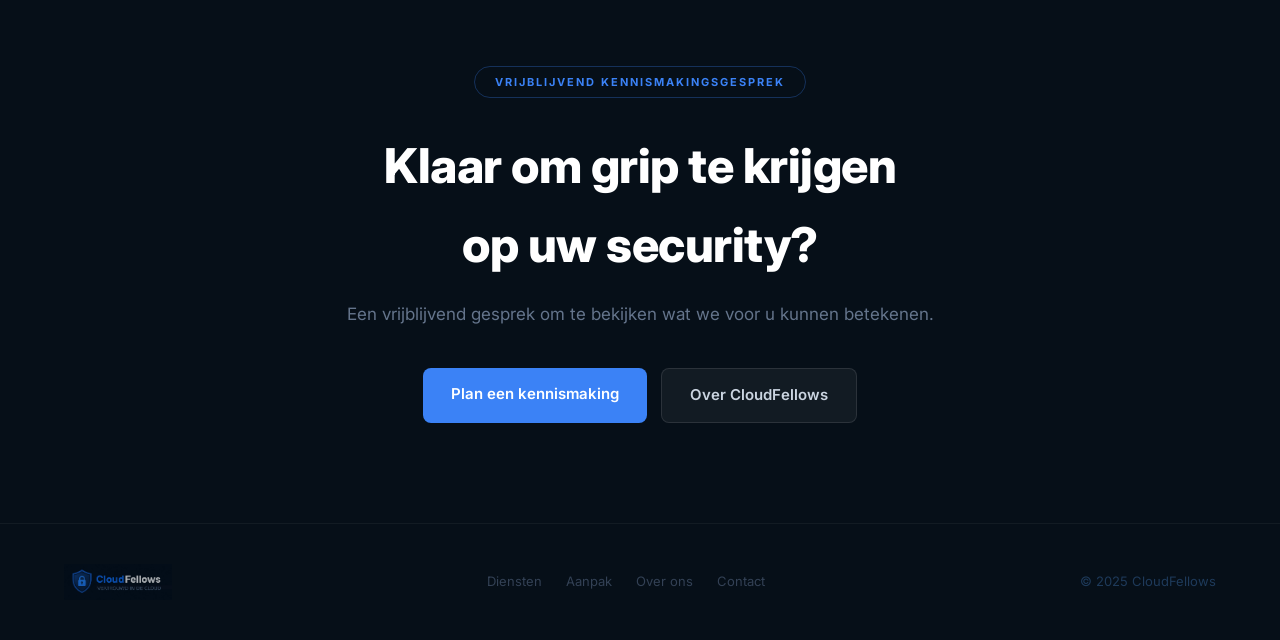
==== commit 6f1b294d: "logo aanpassing + managed diensten" ====
--- a/index.html
+++ b/index.html
@@ -3,45 +3,53 @@
 <head>
 <meta charset="utf-8">
 <meta name="viewport" content="width=device-width,initial-scale=1">
-<meta name="description" content="CloudFellows helpt organisaties om security overzichtelijk, beheersbaar en aantoonbaar in te richten.">
+<meta name="description" content="CloudFellows helpt organisaties hun Microsoft security overzichtelijk en beheersbaar inrichten.">
 <title>CloudFellows Security Consultancy</title>
 <link rel="stylesheet" href="style.css">
-<link href="https://fonts.googleapis.com/css2?family=Inter:wght@400;600;700;800&display=swap" rel="stylesheet">
+<link href="https://fonts.googleapis.com/css2?family=Inter:wght@400;500;600;700;800&display=swap" rel="stylesheet">
 </head>
-<body>
-
-<header>
-  <div class="wrap nav reveal">
-    <a class="logo" href="index.html" style="display:inline-flex;align-items:center;gap:14px;text-decoration:none;"><div style="width:60px;height:60px;background:#1a3a5c;border:1px solid #2a5a8c;border-radius:14px;display:flex;align-items:center;justify-content:center;flex-shrink:0;"><svg width="28" height="30" viewBox="0 0 28 30" xmlns="http://www.w3.org/2000/svg"><path d="M7 14 Q7 3 14 3 Q21 3 21 14" fill="none" stroke="#3b82f6" stroke-width="3" stroke-linecap="round"/><rect x="3" y="15" width="22" height="13" rx="4" fill="#3b82f6"/><circle cx="14" cy="21" r="3" fill="#1a3a5c"/><rect x="12.5" y="22" width="3" height="4" rx="1.5" fill="#1a3a5c"/></svg></div><div style="display:flex;flex-direction:column;align-items:flex-start;"><svg width="180" height="28" viewBox="0 0 180 28" xmlns="http://www.w3.org/2000/svg">
-  <text y="22" font-family="Inter,Arial,sans-serif" font-weight="800" font-size="22" letter-spacing="-0.3">
-    <tspan fill="#3b82f6">Cloud</tspan><tspan fill="#ffffff">Fellows</tspan>
-  </text>
-</svg><svg width="160" height="14" viewBox="0 0 160 14" xmlns="http://www.w3.org/2000/svg">
-  <text y="11" font-family="Inter,Arial,sans-serif" font-weight="500" font-size="9" letter-spacing="2" fill="#4a7fa8">VERTROUWD IN DE CLOUD</text>
-</svg></div></a>
+<body><header>
+  <div class="wrap nav">
+    <a class="logo" href="index.html" style="display:inline-flex;align-items:center;text-decoration:none;"><img src="logo-shield-final.png" alt="CloudFellows" style="height:80px;width:auto;"></a>
     <div class="menu">
       <a href="index.html" class="active">Home</a>
       <a href="diensten.html">Diensten</a>
       <a href="aanpak.html">Aanpak</a>
       <a href="over-ons.html">Over ons</a>
     </div>
-    <div class="lang-switch" style="display:flex;align-items:center;gap:2px;background:rgba(255,255,255,0.06);border:1px solid rgba(255,255,255,0.1);border-radius:8px;padding:3px;margin-right:10px;">
+    <div class="lang-switch" style="display:flex;align-items:center;gap:2px;background:rgba(255,255,255,0.05);border:1px solid rgba(255,255,255,0.08);border-radius:8px;padding:3px;margin-right:10px;">
       <a href="index.html" class="lang-btn" style="padding:5px 10px;border-radius:6px;font-size:12px;font-weight:700;cursor:pointer;text-decoration:none;background:#3b82f6;color:#fff;">NL</a>
       <a href="index-en.html" class="lang-btn" style="padding:5px 10px;border-radius:6px;font-size:12px;font-weight:700;cursor:pointer;text-decoration:none;background:transparent;color:#94a3b8;">EN</a>
     </div>
     <a class="btn" href="contact.html">Contact</a>
+    <button class="hamburger" id="hamburger" aria-label="Menu"><span></span><span></span><span></span></button>
   </div>
-</header>
-
+</header><nav class="mobile-nav" id="mobileNav">
+  <a href="index.html">Home</a>
+  <a href="diensten.html">Diensten</a>
+  <a href="aanpak.html">Aanpak</a>
+  <a href="over-ons.html">Over ons</a>
+  <a href="contact.html">Contact</a>
+</nav>
 <section class="hero">
   <div class="wrap">
-    <div class="section-label reveal">Security Consultancy</div>
-    <h1 class="reveal">Security die werkt<br><span>zonder complexiteit</span></h1>
-    <p class="reveal">Veel organisaties weten niet precies hoe goed hun security is ingericht. Andere organisaties merken dat elke verandering nieuwe kwetsbaarheden introduceert.</p>
-    <p class="reveal">CloudFellows brengt structuur, overzicht en aantoonbare grip op de security van uw omgeving.</p>
-    <div class="hero-actions reveal">
-      <a class="btn big" href="contact.html">Plan een kennismaking</a>
-      <a class="btn-ghost big" href="diensten.html">Bekijk onze diensten</a>
+    <div class="hero-grid">
+      <div>
+        <div class="hero-eyebrow reveal"><div class="hero-eyebrow-dot"></div><span>Security Consultancy</span></div>
+        <h1 class="reveal">Security die werkt<br><em>zonder complexiteit</em></h1>
+        <p class="reveal">Veel organisaties weten niet precies hoe goed hun security is ingericht. Andere organisaties merken dat elke verandering nieuwe kwetsbaarheden introduceert.</p>
+        <p class="reveal">CloudFellows brengt structuur, overzicht en aantoonbare grip op de security van uw omgeving.</p>
+        <div class="hero-actions reveal">
+          <a class="btn big" href="contact.html">Plan een kennismaking</a>
+          <a class="btn-ghost big" href="diensten.html">Bekijk onze diensten</a>
+        </div>
+      </div>
+      <div class="stat-panel reveal">
+        <div class="stat-box"><div class="stat-num">IAM</div><div class="stat-label">Identity &amp; Access Management</div></div>
+        <div class="stat-box"><div class="stat-num">MDM</div><div class="stat-label">Endpoint Management</div></div>
+        <div class="stat-box"><div class="stat-num">DLP</div><div class="stat-label">Data Protectie</div></div>
+        <div class="stat-box"><div class="stat-num">M365</div><div class="stat-label">Governance &amp; Control</div></div>
+      </div>
     </div>
   </div>
 </section>
@@ -50,27 +58,23 @@
 
 <section class="section">
   <div class="wrap">
-    <div class="section-label reveal">Herkenbaar?</div>
-    <h2 class="reveal">Veel organisaties lopen tegen dezelfde uitdagingen aan</h2>
+    <div class="section-eyebrow reveal">Herkenbaar?</div>
+    <h2 class="reveal">Veel organisaties lopen tegen<br>dezelfde uitdagingen aan</h2>
     <p class="section-intro reveal">Security groeit vaak stap voor stap mee met de praktijk, zonder duidelijke lijn. Het resultaat: een omgeving die moeilijk te overzien is.</p>
-
-    <div class="grid reveal">
+    <div class="grid3 reveal">
       <div class="card">
-        <span class="card-icon">🏗️</span>
-        <div class="card-label">Overzicht</div>
-        <div class="card-title">Security is organisch gegroeid</div>
+        <div class="prob-num c1">01</div>
+        <div class="card-title" style="min-height:auto;">Security is organisch gegroeid</div>
         <div class="card-text">Nieuwe oplossingen zijn toegevoegd wanneer dat nodig was. Er is geen duidelijke samenhang of architectuur meer.</div>
       </div>
       <div class="card">
-        <span class="card-icon">❓</span>
-        <div class="card-label">Inzicht</div>
-        <div class="card-title">Onduidelijk waar de risico's zitten</div>
+        <div class="prob-num c2">02</div>
+        <div class="card-title" style="min-height:auto;">Onduidelijk waar de risico&#39;s zitten</div>
         <div class="card-text">Wat is goed ingericht? Wat is kwetsbaar? Zonder helder beeld is het moeilijk om de juiste keuzes te maken.</div>
       </div>
       <div class="card">
-        <span class="card-icon">🔑</span>
-        <div class="card-label">Continuïteit</div>
-        <div class="card-title">Kennis zit bij te weinig mensen</div>
+        <div class="prob-num c3">03</div>
+        <div class="card-title" style="min-height:auto;">Kennis zit bij te weinig mensen</div>
         <div class="card-text">Beheer is afhankelijk van specifieke personen. Dat maakt de organisatie kwetsbaar bij uitval of vertrek.</div>
       </div>
     </div>
@@ -83,33 +87,23 @@
   <div class="wrap">
     <div class="highlight-row">
       <div class="reveal">
-        <div class="section-label">Onze aanpak</div>
+        <div class="section-eyebrow">Onze aanpak</div>
         <h2>Wij brengen structuur en overzicht terug</h2>
-        <p class="text">We starten vanuit uw risico's en doelstellingen en vertalen dat naar concrete keuzes en heldere kaders. Geen losse tools, maar een samenhangende inrichting die in de praktijk werkt.</p>
+        <p class="text">We starten vanuit uw risico&#39;s en doelstellingen en vertalen dat naar concrete keuzes en heldere kaders. Geen losse tools, maar een samenhangende inrichting die in de praktijk werkt.</p>
         <ul class="highlight-list">
           <li>Onafhankelijke analyse van uw huidige situatie</li>
           <li>Duidelijke architectuur en richtinggevende kaders</li>
           <li>Concrete implementatie, afgestemd op uw omgeving</li>
           <li>Borging zodat kennis niet afhankelijk is van personen</li>
         </ul>
-        <div style="margin-top:32px;">
-          <a class="btn" href="aanpak.html">Meer over onze aanpak</a>
-        </div>
+        <div style="margin-top:32px;"><a class="btn" href="aanpak.html">Meer over onze aanpak</a></div>
       </div>
       <div class="reveal">
-        <div class="stat-grid">
-          <div class="stat">
-            <span class="stat-num">IAM</span>
-            <span class="stat-label">Identity & Access Management</span>
-          </div>
-          <div class="stat">
-            <span class="stat-num">MDM</span>
-            <span class="stat-label">Endpoint Management</span>
-          </div>
-          <div class="stat">
-            <span class="stat-num">DLP</span>
-            <span class="stat-label">Data Protectie</span>
-          </div>
+        <div class="stat-panel">
+          <div class="stat-box"><div class="stat-num">IAM</div><div class="stat-label">Identity &amp; Access Management</div></div>
+          <div class="stat-box"><div class="stat-num">MDM</div><div class="stat-label">Endpoint Management</div></div>
+          <div class="stat-box"><div class="stat-num">DLP</div><div class="stat-label">Data Protectie</div></div>
+          <div class="stat-box"><div class="stat-num">M365</div><div class="stat-label">Governance &amp; Control</div></div>
         </div>
       </div>
     </div>
@@ -120,24 +114,23 @@
 
 <section class="section">
   <div class="wrap">
-    <div class="section-label reveal">Wat het oplevert</div>
-    <h2 class="reveal">Grip op uw security, zonder rem op uw organisatie</h2>
+    <div class="section-eyebrow reveal">Wat het oplevert</div>
+    <h2 class="reveal">Grip op uw security,<br>zonder rem op uw organisatie</h2>
     <p class="section-intro reveal">Een heldere inrichting geeft rust. U weet waar u staat, kunt veranderingen veilig doorvoeren en kunt aantonen hoe uw security is opgezet.</p>
-
-    <div class="grid reveal">
+    <div class="grid3 reveal">
       <div class="card">
         <span class="card-icon">🎯</span>
-        <div class="card-title">Inzicht en controle</div>
-        <div class="card-text">U weet waar de risico's zitten en kunt gericht bijsturen in plaats van reageren op incidenten.</div>
+        <div class="card-title" style="min-height:auto;">Inzicht en controle</div>
+        <div class="card-text">U weet waar de risico&#39;s zitten en kunt gericht bijsturen in plaats van reageren op incidenten.</div>
       </div>
       <div class="card">
         <span class="card-icon">⚙️</span>
-        <div class="card-title">Voorspelbaar beheer</div>
+        <div class="card-title" style="min-height:auto;">Voorspelbaar beheer</div>
         <div class="card-text">Configuraties sluiten op elkaar aan. Wijzigingen zijn gecontroleerd en leiden niet tot onverwachte gevolgen.</div>
       </div>
       <div class="card">
         <span class="card-icon">📋</span>
-        <div class="card-title">Aantoonbare inrichting</div>
+        <div class="card-title" style="min-height:auto;">Aantoonbare inrichting</div>
         <div class="card-text">U kunt laten zien hoe uw security is opgezet. Dat versterkt uw positie bij audits, klanten en stakeholders.</div>
       </div>
     </div>
@@ -148,19 +141,19 @@
 
 <section class="cta">
   <div class="wrap reveal">
-    <h2>Klaar om grip te krijgen op uw security?</h2>
-    <p>Een vrijblijvend kennismakingsgesprek om te bekijken wat we voor u kunnen betekenen.</p>
+    <div class="cta-badge">Vrijblijvend kennismakingsgesprek</div>
+    <h2>Klaar om grip te krijgen<br>op uw security?</h2>
+    <p>Een vrijblijvend gesprek om te bekijken wat we voor u kunnen betekenen.</p>
     <div class="cta-actions">
       <a class="btn big" href="contact.html">Plan een kennismaking</a>
       <a class="btn-ghost big" href="over-ons.html">Over CloudFellows</a>
     </div>
   </div>
 </section>
-
 <footer>
   <div class="wrap">
     <div class="footer-inner">
-      <span class="footer-logo"><svg width="160" height="32" viewBox="0 0 320 80" xmlns="http://www.w3.org/2000/svg"><rect x="0" y="10" width="56" height="56" rx="13" fill="#1a3a5c" stroke="#2a5a8c" stroke-width="0.5"/><rect x="14" y="36" width="28" height="20" rx="4" fill="#3b82f6"/><path d="M18 36 L18 28 Q18 20 28 20 Q38 20 38 28 L38 36" fill="none" stroke="#3b82f6" stroke-width="3.5" stroke-linecap="round"/><rect x="25" y="42" width="6" height="8" rx="3" fill="#1a3a5c"/><circle cx="28" cy="44" r="2.5" fill="#93c5fd"/><text y="46" font-family="Inter,sans-serif" font-weight="800" font-size="34" x="68"><tspan fill="#3b82f6">Cloud</tspan><tspan fill="#ffffff">Fellows</tspan></text></svg></span>
+      <img src="logo-shield-final.png" alt="CloudFellows" style="height:36px;width:auto;opacity:0.7;">
       <div class="footer-links">
         <a href="diensten.html">Diensten</a>
         <a href="aanpak.html">Aanpak</a>
@@ -171,12 +164,17 @@
     </div>
   </div>
 </footer>
-
-<script>
+<a href="contact.html" class="fab-contact">Contact</a><script>
 const obs = new IntersectionObserver(entries => {
   entries.forEach(e => { if(e.isIntersecting) e.target.classList.add('active'); });
 }, { threshold: 0.12 });
 document.querySelectorAll('.reveal').forEach(el => obs.observe(el));
+const hamburger = document.getElementById('hamburger');
+const mobileNav = document.getElementById('mobileNav');
+if (hamburger && mobileNav) {
+  hamburger.addEventListener('click', () => { hamburger.classList.toggle('open'); mobileNav.classList.toggle('open'); });
+  mobileNav.querySelectorAll('a').forEach(a => a.addEventListener('click', () => { hamburger.classList.remove('open'); mobileNav.classList.remove('open'); }));
+}
 </script>
 </body>
-</html>
+</html>
--- a/style.css
+++ b/style.css
@@ -1,672 +1,229 @@
-/* ─── RESET ─────────────────────────────────────────────── */
-*, *::before, *::after {
-  margin: 0; padding: 0; box-sizing: border-box;
+/* ─── RESET ──────────────────────────────────────────────── */
+*,*::before,*::after{margin:0;padding:0;box-sizing:border-box;}
+
+/* ─── BASE ───────────────────────────────────────────────── */
+html,body{font-family:'Inter',sans-serif;color:#fff;line-height:1.65;-webkit-font-smoothing:antialiased;background:#060f18;min-height:100vh;}
+
+/* Background glows */
+body::before{content:"";position:fixed;top:-20%;left:-10%;width:700px;height:700px;background:radial-gradient(circle,rgba(59,130,246,0.07) 0%,transparent 70%);pointer-events:none;z-index:0;}
+body::after{content:"";position:fixed;bottom:-20%;right:-10%;width:600px;height:600px;background:radial-gradient(circle,rgba(59,130,246,0.04) 0%,transparent 70%);pointer-events:none;z-index:0;}
+
+/* ─── LAYOUT ─────────────────────────────────────────────── */
+.wrap{width:90%;max-width:1280px;margin:0 auto;position:relative;z-index:1;}
+
+/* ─── HEADER ─────────────────────────────────────────────── */
+header{position:fixed;width:100%;top:0;z-index:1000;background:rgba(6,15,24,0.8);backdrop-filter:blur(12px);border-bottom:1px solid rgba(255,255,255,0.05);}
+.nav{display:flex;justify-content:space-between;align-items:center;padding:18px 0;}
+.logo{text-decoration:none;display:flex;align-items:center;gap:14px;}
+.menu{display:flex;align-items:center;gap:4px;}
+.menu a{padding:7px 16px;color:#64748b;text-decoration:none;font-size:14px;border-radius:6px;transition:all 0.2s;}
+.menu a:hover,.menu a.active{color:#fff;background:rgba(255,255,255,0.06);}
+
+/* ─── BUTTONS ────────────────────────────────────────────── */
+.btn{background:#3b82f6;padding:10px 20px;border-radius:8px;text-decoration:none;color:#fff;font-size:14px;font-weight:600;transition:all 0.25s;display:inline-block;border:none;cursor:pointer;font-family:inherit;}
+.btn:hover{background:#2563eb;transform:translateY(-2px);}
+.btn.big{padding:14px 28px;font-size:15px;}
+.btn-ghost{background:rgba(255,255,255,0.05);border:1px solid rgba(255,255,255,0.1);padding:10px 20px;border-radius:8px;text-decoration:none;color:#cbd5e1;font-size:14px;font-weight:600;transition:all 0.25s;display:inline-block;}
+.btn-ghost:hover{background:rgba(255,255,255,0.09);color:#fff;}
+.btn-ghost.big{padding:14px 28px;font-size:15px;}
+
+/* ─── LANG SWITCH ────────────────────────────────────────── */
+.lang-switch{display:flex;align-items:center;gap:2px;background:rgba(255,255,255,0.05);border:1px solid rgba(255,255,255,0.08);border-radius:8px;padding:3px;margin-right:10px;}
+.lang-btn{padding:5px 10px;border-radius:6px;font-size:12px;font-weight:700;cursor:pointer;text-decoration:none;transition:all 0.2s;}
+
+/* ─── HERO ───────────────────────────────────────────────── */
+.hero{min-height:100vh;display:flex;align-items:center;padding-top:100px;padding-bottom:80px;}
+.hero-grid{display:grid;grid-template-columns:1fr 380px;gap:80px;align-items:center;}
+.hero-eyebrow{display:inline-flex;align-items:center;gap:8px;border:1px solid rgba(59,130,246,0.3);border-radius:20px;padding:6px 16px;margin-bottom:28px;}
+.hero-eyebrow-dot{width:6px;height:6px;background:#3b82f6;border-radius:50%;flex-shrink:0;}
+.hero-eyebrow span{font-size:11px;font-weight:700;letter-spacing:2px;color:#3b82f6;text-transform:uppercase;}
+.hero h1{font-size:clamp(38px,5vw,58px);font-weight:800;line-height:1.1;letter-spacing:-1px;margin-bottom:24px;}
+.hero h1 em{color:#3b82f6;font-style:normal;}
+.hero p{color:#64748b;font-size:17px;line-height:1.75;max-width:520px;margin-bottom:16px;}
+.hero-actions{display:flex;gap:14px;flex-wrap:wrap;margin-top:24px;}
+
+/* ─── STAT PANEL ─────────────────────────────────────────── */
+.stat-panel{display:grid;grid-template-columns:1fr 1fr;gap:12px;}
+.stat-box{background:rgba(255,255,255,0.03);border:1px solid rgba(255,255,255,0.07);border-radius:14px;padding:24px 20px;position:relative;overflow:hidden;}
+.stat-box::before{content:"";position:absolute;top:0;left:0;right:0;height:2px;background:linear-gradient(90deg,#3b82f6,transparent);}
+.stat-num{font-size:26px;font-weight:800;color:#3b82f6;margin-bottom:6px;}
+.stat-label{font-size:12px;color:#475569;font-weight:500;line-height:1.4;}
+
+/* ─── PAGE HERO (subpages) ───────────────────────────────── */
+.page-hero{padding:160px 0 80px;}
+.page-hero .hero-eyebrow{margin-bottom:20px;}
+.page-hero h1{font-size:clamp(32px,4vw,52px);font-weight:800;letter-spacing:-0.5px;margin-bottom:16px;}
+.page-hero p{color:#64748b;font-size:17px;max-width:600px;line-height:1.75;margin-bottom:12px;}
+
+/* ─── SECTIONS ───────────────────────────────────────────── */
+.section{padding:100px 0;position:relative;z-index:1;}
+.section-eyebrow{font-size:11px;font-weight:700;letter-spacing:2px;text-transform:uppercase;color:#3b82f6;margin-bottom:12px;}
+.section h2{font-size:clamp(26px,3vw,38px);font-weight:800;letter-spacing:-0.5px;margin-bottom:16px;}
+.section-intro{color:#64748b;font-size:17px;max-width:600px;margin-bottom:56px;line-height:1.75;}
+
+/* ─── DIVIDER ────────────────────────────────────────────── */
+.divider{height:1px;background:rgba(255,255,255,0.05);position:relative;z-index:1;}
+
+/* ─── CARDS ──────────────────────────────────────────────── */
+.card{background:rgba(255,255,255,0.03);border:1px solid rgba(255,255,255,0.07);border-radius:16px;padding:32px;transition:all 0.3s ease;}
+.card:hover{border-color:rgba(59,130,246,0.2);background:rgba(59,130,246,0.04);transform:translateY(-4px);}
+
+.card-icon{font-size:28px;margin-bottom:16px;display:block;}
+.card-label{font-size:10px;font-weight:700;letter-spacing:1.5px;text-transform:uppercase;color:#3b82f6;margin-bottom:8px;min-height:48px;display:flex;align-items:flex-start;}
+.card-title{font-size:17px;font-weight:700;color:#fff;margin-bottom:10px;min-height:56px;display:flex;align-items:flex-start;}
+.card-text{font-size:13px;color:#475569;line-height:1.65;}
+
+/* ─── NUMBERED PROBLEM CARDS ─────────────────────────────── */
+.prob-num{font-size:48px;font-weight:800;line-height:1;margin-bottom:16px;letter-spacing:-2px;}
+.prob-num.c1{color:#3b82f6;}
+.prob-num.c2{color:#6366f1;}
+.prob-num.c3{color:#8b5cf6;}
+.prob-num.c4{color:#a855f7;}
+
+/* ─── STEP CARDS ─────────────────────────────────────────── */
+.step-card{background:rgba(255,255,255,0.03);border:1px solid rgba(255,255,255,0.07);border-radius:16px;padding:28px 24px;position:relative;overflow:hidden;transition:all 0.3s;}
+.step-card:hover{border-color:rgba(59,130,246,0.2);transform:translateY(-3px);}
+.step-card::after{content:"";position:absolute;bottom:0;left:0;right:0;height:2px;background:rgba(59,130,246,0.3);}
+.step-n{font-size:40px;font-weight:800;color:rgba(59,130,246,0.2);line-height:1;margin-bottom:12px;}
+.step-line{width:32px;height:2px;background:#3b82f6;margin-bottom:14px;}
+.step-title{font-size:15px;font-weight:700;color:#fff;margin-bottom:8px;}
+.step-text{font-size:13px;color:#475569;line-height:1.6;}
+
+/* ─── GRIDS ──────────────────────────────────────────────── */
+.grid{display:grid;grid-template-columns:repeat(auto-fit,minmax(260px,1fr));gap:16px;}
+.grid2{display:grid;grid-template-columns:repeat(auto-fit,minmax(300px,1fr));gap:16px;}
+.grid3{display:grid;grid-template-columns:repeat(3,1fr);gap:16px;}
+.grid4{display:grid;grid-template-columns:repeat(4,1fr);gap:16px;}
+
+/* ─── HIGHLIGHT ROW ──────────────────────────────────────── */
+.highlight-row{display:grid;grid-template-columns:1fr 1fr;gap:60px;align-items:center;padding:60px 0;}
+.highlight-list{list-style:none;display:flex;flex-direction:column;gap:14px;margin-top:28px;}
+.highlight-list li{display:flex;gap:12px;align-items:flex-start;font-size:15px;color:#64748b;}
+.highlight-list li::before{content:"";width:18px;height:18px;min-width:18px;background:rgba(59,130,246,0.15);border-radius:50%;border:1px solid rgba(59,130,246,0.4);background-image:url("data:image/svg+xml,%3Csvg xmlns='http://www.w3.org/2000/svg' viewBox='0 0 12 12'%3E%3Cpolyline points='2,6 5,9 10,3' fill='none' stroke='%233b82f6' stroke-width='1.8' stroke-linecap='round' stroke-linejoin='round'/%3E%3C/svg%3E");background-repeat:no-repeat;background-position:center;background-size:10px;margin-top:2px;}
+
+/* ─── STEPS (aanpak) ─────────────────────────────────────── */
+.steps{display:grid;grid-template-columns:repeat(auto-fit,minmax(220px,1fr));gap:0;}
+.step{padding:36px 28px;position:relative;border-left:1px solid rgba(255,255,255,0.05);}
+.step:first-child{border-left:none;}
+.step-num{font-size:48px;font-weight:800;color:rgba(59,130,246,0.15);line-height:1;margin-bottom:12px;display:block;}
+
+/* ─── TEXT ───────────────────────────────────────────────── */
+.text{color:#64748b;margin-bottom:18px;font-size:17px;line-height:1.75;}
+
+/* ─── CTA SECTION ────────────────────────────────────────── */
+.cta{padding:100px 0;text-align:center;position:relative;z-index:1;}
+.cta-badge{display:inline-block;border:1px solid rgba(59,130,246,0.3);border-radius:20px;padding:6px 20px;font-size:11px;font-weight:700;letter-spacing:2px;color:#3b82f6;text-transform:uppercase;margin-bottom:28px;}
+.cta h2{font-size:clamp(28px,4vw,48px);font-weight:800;letter-spacing:-0.5px;margin-bottom:16px;}
+.cta p{color:#64748b;font-size:17px;margin-bottom:40px;}
+.cta-actions{display:flex;gap:14px;justify-content:center;flex-wrap:wrap;}
+
+/* ─── FORM ───────────────────────────────────────────────── */
+.form-wrap{max-width:560px;}
+.form-group{margin-bottom:18px;}
+.form-group label{display:block;font-size:13px;font-weight:600;color:#475569;margin-bottom:7px;letter-spacing:0.3px;}
+.form-group input,.form-group textarea,.form-group select{width:100%;background:rgba(255,255,255,0.04);border:1px solid rgba(255,255,255,0.08);border-radius:10px;padding:13px 16px;color:#fff;font-size:15px;font-family:inherit;transition:border-color 0.2s;outline:none;}
+.form-group input::placeholder,.form-group textarea::placeholder{color:#1e3a5a;}
+.form-group input:focus,.form-group textarea:focus{border-color:rgba(59,130,246,0.4);background:rgba(255,255,255,0.06);}
+.form-group textarea{resize:vertical;min-height:130px;}
+.form-row{display:grid;grid-template-columns:1fr 1fr;gap:16px;}
+
+/* ─── TIER CARDS (MSP) ───────────────────────────────────── */
+.tier-grid{display:grid;grid-template-columns:1fr 1fr;gap:24px;margin-top:40px;margin-bottom:40px;}
+.tier-card{background:rgba(255,255,255,0.03);border:1px solid rgba(255,255,255,0.07);border-radius:18px;padding:36px;display:flex;flex-direction:column;transition:all 0.3s;position:relative;overflow:hidden;}
+.tier-card:hover{border-color:rgba(59,130,246,0.25);transform:translateY(-4px);}
+.tier-advanced{border-color:rgba(59,130,246,0.25);background:rgba(59,130,246,0.04);}
+.tier-num{font-size:10px;font-weight:700;letter-spacing:2px;text-transform:uppercase;color:#3b82f6;margin-bottom:8px;}
+.tier-name{font-size:21px;font-weight:800;color:#fff;margin-bottom:6px;}
+.tier-sub{font-size:13px;color:#475569;margin-bottom:18px;font-style:italic;}
+.tier-badge-pill{display:inline-block;font-size:10px;font-weight:700;padding:3px 12px;border-radius:20px;margin-bottom:18px;background:rgba(255,255,255,0.06);color:#64748b;letter-spacing:0.5px;}
+.tier-badge-blue{background:#3b82f6;color:#fff;}
+.tier-divider{height:1px;background:rgba(255,255,255,0.07);margin-bottom:22px;}
+.tier-list{list-style:none;display:flex;flex-direction:column;gap:11px;margin-bottom:28px;flex:1;}
+.tier-list li{display:flex;align-items:flex-start;gap:11px;font-size:13px;color:#cbd5e1;line-height:1.5;}
+.tier-list li::before{content:"";width:17px;height:17px;min-width:17px;border-radius:50%;border:1px solid rgba(59,130,246,0.4);background:rgba(59,130,246,0.12);background-image:url("data:image/svg+xml,%3Csvg xmlns='http://www.w3.org/2000/svg' viewBox='0 0 12 12'%3E%3Cpolyline points='2,6 5,9 10,3' fill='none' stroke='%233b82f6' stroke-width='1.8' stroke-linecap='round' stroke-linejoin='round'/%3E%3C/svg%3E");background-repeat:no-repeat;background-position:center;background-size:9px;margin-top:2px;flex-shrink:0;}
+.tier-list li.tier-dim{color:#334155;}
+.tier-list li.tier-dim::before{border-color:rgba(255,255,255,0.1);background:rgba(255,255,255,0.03);background-image:url("data:image/svg+xml,%3Csvg xmlns='http://www.w3.org/2000/svg' viewBox='0 0 12 12'%3E%3Cpolyline points='2,6 5,9 10,3' fill='none' stroke='%23334155' stroke-width='1.8' stroke-linecap='round' stroke-linejoin='round'/%3E%3C/svg%3E");background-repeat:no-repeat;background-position:center;background-size:9px;}
+.tier-list li.tier-highlight{color:#fff;font-weight:600;}
+.tier-price{font-size:12px;color:#475569;margin-bottom:18px;}
+.tier-price span{color:#3b82f6;font-weight:600;}
+.tier-routes{display:grid;grid-template-columns:1fr 1fr;gap:20px;margin-top:32px;}
+.tier-route-card{background:rgba(255,255,255,0.02);border:1px solid rgba(255,255,255,0.06);border-radius:14px;padding:24px;display:flex;gap:16px;align-items:flex-start;}
+.tier-route-icon{font-size:22px;flex-shrink:0;margin-top:2px;}
+.tier-route-card h4{font-size:15px;font-weight:700;color:#fff;margin-bottom:6px;}
+.tier-route-card p{font-size:13px;color:#475569;line-height:1.6;}
+
+/* ─── FOOTER ─────────────────────────────────────────────── */
+footer{border-top:1px solid rgba(255,255,255,0.05);padding:40px 0;position:relative;z-index:1;}
+.footer-inner{display:flex;justify-content:space-between;align-items:center;flex-wrap:wrap;gap:16px;}
+.footer-links{display:flex;gap:24px;}
+.footer-links a{font-size:13px;color:#334155;text-decoration:none;transition:color 0.2s;}
+.footer-links a:hover{color:#64748b;}
+.footer-copy{font-size:13px;color:#1e3a5a;}
+
+/* ─── HAMBURGER ──────────────────────────────────────────── */
+.hamburger{display:none;flex-direction:column;justify-content:space-between;width:24px;height:18px;background:none;border:none;cursor:pointer;padding:0;flex-shrink:0;}
+.hamburger span{display:block;width:24px;height:2px;background:#fff;border-radius:2px;transition:all 0.3s ease;}
+.hamburger.open span:nth-child(1){transform:translateY(8px) rotate(45deg);}
+.hamburger.open span:nth-child(2){opacity:0;}
+.hamburger.open span:nth-child(3){transform:translateY(-8px) rotate(-45deg);}
+
+/* ─── MOBILE NAV ─────────────────────────────────────────── */
+.mobile-nav{display:none;position:fixed;inset:0;background:rgba(6,15,24,0.98);backdrop-filter:blur(12px);z-index:999;flex-direction:column;align-items:center;justify-content:center;gap:40px;}
+.mobile-nav.open{display:flex;}
+.mobile-nav a{color:#fff;text-decoration:none;font-size:28px;font-weight:700;font-family:inherit;transition:color 0.2s;}
+.mobile-nav a:hover{color:#3b82f6;}
+
+/* ─── FAB CONTACT ────────────────────────────────────────── */
+.fab-contact{display:none;position:fixed;bottom:24px;right:20px;z-index:998;background:#3b82f6;color:#fff;padding:12px 24px;border-radius:50px;font-family:inherit;font-size:15px;font-weight:700;text-decoration:none;box-shadow:0 4px 20px rgba(59,130,246,0.4);}
+
+/* ─── SCROLL REVEAL ──────────────────────────────────────── */
+.reveal{opacity:0;transform:translateY(28px);transition:opacity 0.75s ease,transform 0.75s ease;}
+.reveal.active{opacity:1;transform:translateY(0);}
+
+/* ─── TABLET ─────────────────────────────────────────────── */
+@media(min-width:769px) and (max-width:1024px){
+  .menu a{padding:6px 10px;font-size:13px;}
+  .hero-grid{grid-template-columns:1fr;gap:48px;}
+  .stat-panel{grid-template-columns:repeat(4,1fr);}
+  .grid4{grid-template-columns:repeat(2,1fr);}
+  .highlight-row{gap:40px;}
 }
 
-/* ─── BASE ───────────────────────────────────────────────── */
-body {
-  font-family: 'Inter', sans-serif;
-  color: #fff;
-  line-height: 1.65;
-  -webkit-font-smoothing: antialiased;
-  background:
-    linear-gradient(rgba(11,29,46,0.85), rgba(11,29,46,0.97)),
-    url('highway.webp') center/cover fixed;
-  min-height: 100vh;
+/* ─── MOBILE ─────────────────────────────────────────────── */
+@media(max-width:768px){
+  .menu{display:none;}
+  .nav>.btn{display:none;}
+  .hamburger{display:flex;}
+  .fab-contact{display:flex;align-items:center;}
+  .nav{padding:12px 0;gap:8px;}
+  .lang-switch{margin-right:0!important;}
+  .lang-btn{padding:5px 9px!important;font-size:11px!important;}
+  .logo{gap:8px!important;}
+  .logo>div:first-child{width:40px!important;height:40px!important;border-radius:10px!important;flex-shrink:0!important;}
+  .logo>div:first-child svg{width:20px!important;height:22px!important;}
+  .logo>div:last-child svg:last-child{display:none!important;}
+  .hero{padding-top:80px;padding-bottom:40px;min-height:auto;}
+  .hero-grid{grid-template-columns:1fr;gap:40px;}
+  .stat-panel{grid-template-columns:1fr 1fr;}
+  .hero h1{font-size:30px;}
+  .hero p{font-size:15px;}
+  .hero-actions{flex-direction:column;align-items:stretch;}
+  .hero-actions a{text-align:center;}
+  .section{padding:56px 0;}
+  .section h2{font-size:24px;}
+  .section-intro{font-size:15px;margin-bottom:32px;}
+  .page-hero{padding:90px 0 36px;}
+  .page-hero h1{font-size:28px;}
+  .grid,.grid2,.grid3,.grid4{grid-template-columns:1fr;}
+  .highlight-row{grid-template-columns:1fr;gap:32px;padding:40px 0;}
+  .steps{grid-template-columns:1fr;}
+  .step{border-left:none;border-top:1px solid rgba(255,255,255,0.05);}
+  .step:first-child{border-top:none;}
+  .tier-grid,.tier-routes{grid-template-columns:1fr;}
+  div[style*="grid-template-columns: 1fr 1fr"]{grid-template-columns:1fr!important;gap:32px!important;}
+  .cta-actions{flex-direction:column;align-items:stretch;}
+  .cta-actions a{text-align:center;}
+  .footer-inner{flex-direction:column;align-items:flex-start;gap:20px;}
+  .footer-links{flex-wrap:wrap;gap:16px;}
+  .form-row{grid-template-columns:1fr;}
 }
-
-/* ─── LAYOUT ─────────────────────────────────────────────── */
-.wrap {
-  width: 90%;
-  max-width: 1200px;
-  margin: 0 auto;
-}
-
-/* ─── HEADER ─────────────────────────────────────────────── */
-header {
-  position: fixed;
-  width: 100%;
-  top: 0;
-  z-index: 1000;
-  background: rgba(11,29,46,0.65);
-  backdrop-filter: blur(10px);
-  border-bottom: 1px solid rgba(255,255,255,0.05);
-}
-
-.nav {
-  display: flex;
-  justify-content: space-between;
-  align-items: center;
-  padding: 18px 0;
-}
-
-.logo {
-  text-decoration: none;
-  display: flex;
-  align-items: center;
-}
-
-.menu {
-  display: flex;
-  align-items: center;
-  gap: 4px;
-}
-
-.menu a {
-  padding: 7px 16px;
-  color: #cbd5e1;
-  text-decoration: none;
-  font-size: 15px;
-  border-radius: 6px;
-  transition: all 0.2s;
-}
-
-.menu a:hover,
-.menu a.active {
-  color: #fff;
-  background: rgba(255,255,255,0.07);
-}
-
-/* ─── BUTTONS ────────────────────────────────────────────── */
-.btn {
-  background: #3b82f6;
-  padding: 10px 20px;
-  border-radius: 8px;
-  text-decoration: none;
-  color: #fff;
-  font-size: 14px;
-  font-weight: 600;
-  transition: all 0.25s ease;
-  display: inline-block;
-  border: none;
-  cursor: pointer;
-  font-family: inherit;
-}
-
-.btn:hover {
-  background: #2563eb;
-  transform: translateY(-2px);
-  box-shadow: 0 8px 24px rgba(59,130,246,0.3);
-}
-
-.btn.big {
-  padding: 14px 28px;
-  font-size: 16px;
-}
-
-.btn-ghost {
-  background: rgba(255,255,255,0.06);
-  border: 1px solid rgba(255,255,255,0.12);
-  padding: 10px 20px;
-  border-radius: 8px;
-  text-decoration: none;
-  color: #cbd5e1;
-  font-size: 14px;
-  font-weight: 600;
-  transition: all 0.25s;
-  display: inline-block;
-}
-
-.btn-ghost:hover {
-  background: rgba(255,255,255,0.10);
-  color: #fff;
-  transform: translateY(-2px);
-}
-
-.btn-ghost.big {
-  padding: 14px 28px;
-  font-size: 16px;
-}
-
-/* ─── HERO ───────────────────────────────────────────────── */
-.hero {
-  min-height: 75vh;
-  display: flex;
-  align-items: center;
-  padding-top: 120px;
-  padding-bottom: 80px;
-}
-
-.hero h1 {
-  font-size: clamp(36px, 5vw, 56px);
-  font-weight: 800;
-  line-height: 1.12;
-  margin-bottom: 22px;
-  max-width: 700px;
-}
-
-.hero h1 span { color: #3b82f6; }
-
-.hero p {
-  color: #94a3b8;
-  margin-bottom: 16px;
-  max-width: 580px;
-  font-size: 17px;
-}
-
-.hero-actions {
-  display: flex;
-  gap: 14px;
-  flex-wrap: wrap;
-  margin-top: 36px;
-}
-
-/* ─── PAGE HERO (subpages) ───────────────────────────────── */
-.page-hero {
-  padding: 160px 0 80px;
-}
-
-.page-hero h1 {
-  font-size: clamp(32px, 4vw, 48px);
-  font-weight: 800;
-  margin-bottom: 16px;
-}
-
-.page-hero p {
-  color: #94a3b8;
-  font-size: 17px;
-  max-width: 560px;
-}
-
-/* ─── SECTIONS ───────────────────────────────────────────── */
-.section {
-  padding: 100px 0;
-}
-
-.section-label {
-  font-size: 12px;
-  font-weight: 600;
-  letter-spacing: 1.2px;
-  text-transform: uppercase;
-  color: #3b82f6;
-  margin-bottom: 14px;
-}
-
-.section h2 {
-  font-size: clamp(26px, 3vw, 36px);
-  font-weight: 700;
-  margin-bottom: 16px;
-}
-
-.section-intro {
-  color: #94a3b8;
-  font-size: 17px;
-  max-width: 600px;
-  margin-bottom: 56px;
-  line-height: 1.7;
-}
-
-/* ─── TEXT BLOCK ─────────────────────────────────────────── */
-.text-block {
-  max-width: 680px;
-  margin-bottom: 56px;
-}
-
-.text {
-  color: #94a3b8;
-  margin-bottom: 18px;
-  font-size: 17px;
-  line-height: 1.75;
-}
-
-/* ─── GRIDS ──────────────────────────────────────────────── */
-.grid {
-  display: grid;
-  grid-template-columns: repeat(auto-fit, minmax(260px, 1fr));
-  gap: 24px;
-}
-
-.grid2 {
-  display: grid;
-  grid-template-columns: repeat(auto-fit, minmax(300px, 1fr));
-  gap: 24px;
-}
-
-.grid4 {
-  display: grid;
-  grid-template-columns: repeat(auto-fit, minmax(220px, 1fr));
-  gap: 24px;
-}
-
-/* ─── CARDS ──────────────────────────────────────────────── */
-.card {
-  background: rgba(255,255,255,0.04);
-  border: 1px solid rgba(255,255,255,0.07);
-  border-radius: 16px;
-  padding: 32px;
-  backdrop-filter: blur(8px);
-  transition: all 0.3s ease;
-  position: relative;
-  overflow: hidden;
-}
-
-.card::before {
-  content: "";
-  position: absolute;
-  inset: 0;
-  background: radial-gradient(circle at top left, rgba(59,130,246,0.12), transparent 65%);
-  opacity: 0;
-  transition: opacity 0.4s;
-}
-
-.card:hover::before { opacity: 1; }
-
-.card:hover {
-  transform: translateY(-5px);
-  border-color: rgba(59,130,246,0.25);
-  box-shadow: 0 20px 50px rgba(0,0,0,0.25);
-}
-
-.card-icon {
-  font-size: 28px;
-  margin-bottom: 16px;
-  display: block;
-  height: 40px;
-  line-height: 40px;
-}
-
-.card-label {
-  font-size: 11px;
-  font-weight: 700;
-  letter-spacing: 1px;
-  text-transform: uppercase;
-  color: #3b82f6;
-  margin-bottom: 10px;
-  min-height: 48px;
-  display: flex;
-  align-items: flex-start;
-}
-
-.card-title {
-  font-size: 18px;
-  font-weight: 700;
-  margin-bottom: 10px;
-  color: #f1f5f9;
-  min-height: 56px;
-  display: flex;
-  align-items: flex-start;
-}
-
-.card-title {
-  font-size: 18px;
-  font-weight: 700;
-  margin-bottom: 10px;
-  color: #f1f5f9;
-}
-
-.card-text {
-  font-size: 14px;
-  color: #64748b;
-  line-height: 1.65;
-}
-
-/* ─── NUMBERED STEPS ─────────────────────────────────────── */
-.steps {
-  display: grid;
-  grid-template-columns: repeat(auto-fit, minmax(240px, 1fr));
-  gap: 0;
-  position: relative;
-}
-
-.step {
-  padding: 36px 32px;
-  position: relative;
-  border-left: 1px solid rgba(255,255,255,0.06);
-}
-
-.step:first-child { border-left: none; }
-
-.step-num {
-  font-size: 48px;
-  font-weight: 800;
-  color: rgba(59,130,246,0.15);
-  line-height: 1;
-  margin-bottom: 12px;
-  display: block;
-}
-
-.step-title {
-  font-size: 16px;
-  font-weight: 700;
-  margin-bottom: 8px;
-  color: #e2e8f0;
-}
-
-.step-text {
-  font-size: 14px;
-  color: #64748b;
-  line-height: 1.65;
-}
-
-/* ─── HIGHLIGHT ROW ──────────────────────────────────────── */
-.highlight-row {
-  display: grid;
-  grid-template-columns: 1fr 1fr;
-  gap: 60px;
-  align-items: center;
-  padding: 80px 0;
-}
-
-@media (max-width: 768px) {
-  .highlight-row { grid-template-columns: 1fr; gap: 40px; }
-}
-
-.highlight-row h2 { margin-bottom: 20px; }
-
-.highlight-list {
-  list-style: none;
-  display: flex;
-  flex-direction: column;
-  gap: 14px;
-  margin-top: 28px;
-}
-
-.highlight-list li {
-  display: flex;
-  gap: 12px;
-  align-items: flex-start;
-  font-size: 15px;
-  color: #94a3b8;
-}
-
-.highlight-list li::before {
-  content: "";
-  width: 18px;
-  height: 18px;
-  min-width: 18px;
-  background: rgba(59,130,246,0.2);
-  border-radius: 50%;
-  border: 1px solid rgba(59,130,246,0.5);
-  display: flex;
-  align-items: center;
-  justify-content: center;
-  margin-top: 2px;
-  background-image: url("data:image/svg+xml,%3Csvg xmlns='http://www.w3.org/2000/svg' viewBox='0 0 12 12'%3E%3Cpolyline points='2,6 5,9 10,3' fill='none' stroke='%233b82f6' stroke-width='1.8' stroke-linecap='round' stroke-linejoin='round'/%3E%3C/svg%3E");
-  background-repeat: no-repeat;
-  background-position: center;
-  background-size: 10px;
-}
-
-/* ─── STAT BOXES ─────────────────────────────────────────── */
-.stat-grid {
-  display: grid;
-  grid-template-columns: repeat(3, 1fr);
-  gap: 1px;
-  background: rgba(255,255,255,0.06);
-  border-radius: 16px;
-  overflow: hidden;
-}
-
-.stat {
-  background: rgba(11,29,46,0.7);
-  padding: 36px 28px;
-  text-align: center;
-}
-
-.stat-num {
-  font-size: 36px;
-  font-weight: 800;
-  color: #3b82f6;
-  display: block;
-  margin-bottom: 6px;
-}
-
-.stat-label {
-  font-size: 13px;
-  color: #64748b;
-}
-
-/* ─── DIVIDER ────────────────────────────────────────────── */
-.divider {
-  height: 1px;
-  background: rgba(255,255,255,0.06);
-  margin: 0;
-}
-
-/* ─── CTA SECTION ────────────────────────────────────────── */
-.cta {
-  padding: 100px 0;
-  text-align: center;
-}
-
-.cta h2 {
-  font-size: clamp(26px, 3vw, 40px);
-  font-weight: 800;
-  margin-bottom: 14px;
-}
-
-.cta p {
-  color: #64748b;
-  font-size: 17px;
-  margin-bottom: 36px;
-}
-
-.cta-actions {
-  display: flex;
-  gap: 14px;
-  justify-content: center;
-  flex-wrap: wrap;
-}
-
-/* ─── FORM ───────────────────────────────────────────────── */
-.form-wrap {
-  max-width: 560px;
-}
-
-.form-group {
-  margin-bottom: 18px;
-}
-
-.form-group label {
-  display: block;
-  font-size: 13px;
-  font-weight: 600;
-  color: #94a3b8;
-  margin-bottom: 7px;
-  letter-spacing: 0.3px;
-}
-
-.form-group input,
-.form-group textarea,
-.form-group select {
-  width: 100%;
-  background: rgba(255,255,255,0.05);
-  border: 1px solid rgba(255,255,255,0.1);
-  border-radius: 10px;
-  padding: 13px 16px;
-  color: #fff;
-  font-size: 15px;
-  font-family: inherit;
-  transition: border-color 0.2s, box-shadow 0.2s;
-  outline: none;
-  -webkit-appearance: none;
-}
-
-.form-group input::placeholder,
-.form-group textarea::placeholder {
-  color: #334155;
-}
-
-.form-group input:focus,
-.form-group textarea:focus {
-  border-color: rgba(59,130,246,0.5);
-  box-shadow: 0 0 0 3px rgba(59,130,246,0.08);
-  background: rgba(255,255,255,0.07);
-}
-
-.form-group textarea {
-  resize: vertical;
-  min-height: 130px;
-}
-
-.form-row {
-  display: grid;
-  grid-template-columns: 1fr 1fr;
-  gap: 16px;
-}
-
-@media (max-width: 500px) {
-  .form-row { grid-template-columns: 1fr; }
-}
-
-/* ─── FOOTER ─────────────────────────────────────────────── */
-footer {
-  border-top: 1px solid rgba(255,255,255,0.06);
-  padding: 40px 0;
-}
-
-.footer-inner {
-  display: flex;
-  justify-content: space-between;
-  align-items: center;
-  flex-wrap: wrap;
-  gap: 16px;
-}
-
-.footer-logo {
-  font-weight: 700;
-  font-size: 16px;
-  color: #fff;
-}
-
-.footer-links {
-  display: flex;
-  gap: 24px;
-}
-
-.footer-links a {
-  font-size: 13px;
-  color: #475569;
-  text-decoration: none;
-  transition: color 0.2s;
-}
-
-.footer-links a:hover { color: #94a3b8; }
-
-.footer-copy {
-  font-size: 13px;
-  color: #334155;
-}
-
-/* ─── SCROLL REVEAL ──────────────────────────────────────── */
-.reveal {
-  opacity: 0;
-  transform: translateY(32px);
-  transition: opacity 0.75s ease, transform 0.75s ease;
-}
-
-.reveal.active {
-  opacity: 1;
-  transform: translateY(0);
-}
-
-/* Force logo text colors on all browsers */
-.logo span[style*="color:#ffffff"],
-.logo span[style*="color: #ffffff"] {
-  color: #ffffff !important;
-  -webkit-text-fill-color: #ffffff !important;
-}
-.logo span[style*="color:#3b82f6"],
-.logo span[style*="color: #3b82f6"] {
-  color: #3b82f6 !important;
-  -webkit-text-fill-color: #3b82f6 !important;
-}
-.logo a, .logo span {
-  color: #ffffff !important;
-}
-@media (max-width: 768px) {
-  .menu { display: none; }
-
-  .nav {
-    padding: 12px 0;
-  }
-
-  /* Compact lang switch on mobile */
-  .lang-switch {
-    margin-right: 6px !important;
-  }
-  .lang-switch a.lang-btn {
-    padding: 4px 8px !important;
-    font-size: 11px !important;
-  }
-
-  /* Shrink logo on mobile */
-  .logo {
-    gap: 8px !important;
-  }
-  .logo > div:first-child {
-    width: 40px !important;
-    height: 40px !important;
-    border-radius: 10px !important;
-    flex-shrink: 0 !important;
-  }
-  .logo > div:first-child svg {
-    width: 20px !important;
-    height: 22px !important;
-  }
-  .logo > div:last-child span:first-child {
-    font-size: 16px !important;
-  }
-  .logo > div:last-child span:last-child {
-    font-size: 8px !important;
-    letter-spacing: 1.5px !important;
-    margin-top: 3px !important;
-    display: none !important;
-  }
-
-  /* Hero */
-  .hero {
-    padding-top: 80px;
-    padding-bottom: 40px;
-    min-height: auto;
-  }
-  .hero h1 { font-size: 30px; }
-  .hero p { font-size: 15px; }
-  .hero-actions {
-    flex-direction: column;
-    align-items: stretch;
-  }
-  .hero-actions a {
-    text-align: center;
-  }
-
-  /* Sections */
-  .section { padding: 56px 0; }
-  .section h2 { font-size: 24px; }
-  .section-intro { font-size: 15px; margin-bottom: 32px; }
-
-  /* Grids single column */
-  .grid,
-  .grid2,
-  .grid4 { grid-template-columns: 1fr; }
-
-  /* Highlight row */
-  .highlight-row {
-    grid-template-columns: 1fr;
-    gap: 32px;
-    padding: 40px 0;
-  }
-
-  /* Steps */
-  .steps { grid-template-columns: 1fr; }
-  .step { border-left: none; border-top: 1px solid rgba(255,255,255,0.06); }
-  .step:first-child { border-top: none; }
-
-  /* Stats */
-  .stat-grid { grid-template-columns: 1fr; }
-
-  /* Page hero */
-  .page-hero { padding: 90px 0 36px; }
-  .page-hero h1 { font-size: 28px; }
-
-  /* CTA */
-  .cta-actions {
-    flex-direction: column;
-    align-items: stretch;
-  }
-  .cta-actions a { text-align: center; }
-
-  /* Footer */
-  .footer-inner { flex-direction: column; align-items: flex-start; gap: 20px; }
-  .footer-links { flex-wrap: wrap; gap: 16px; }
-}
